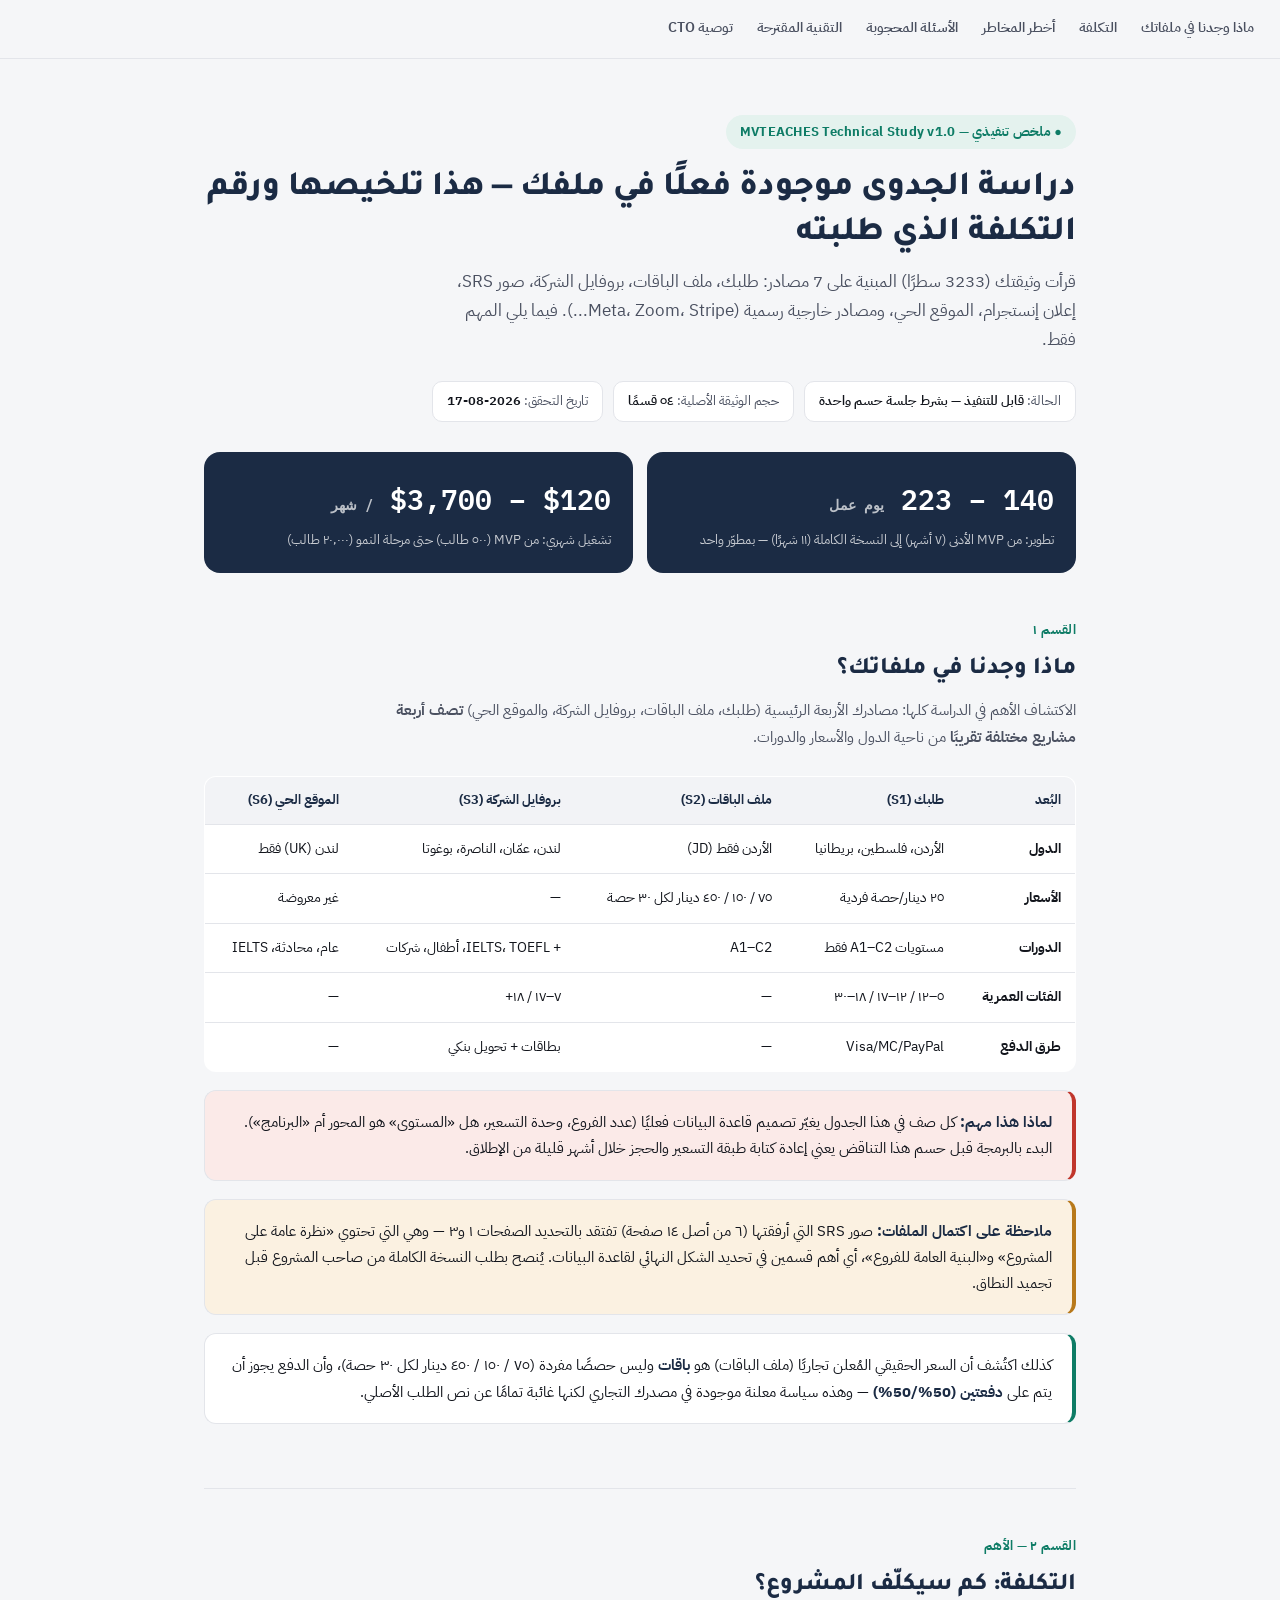
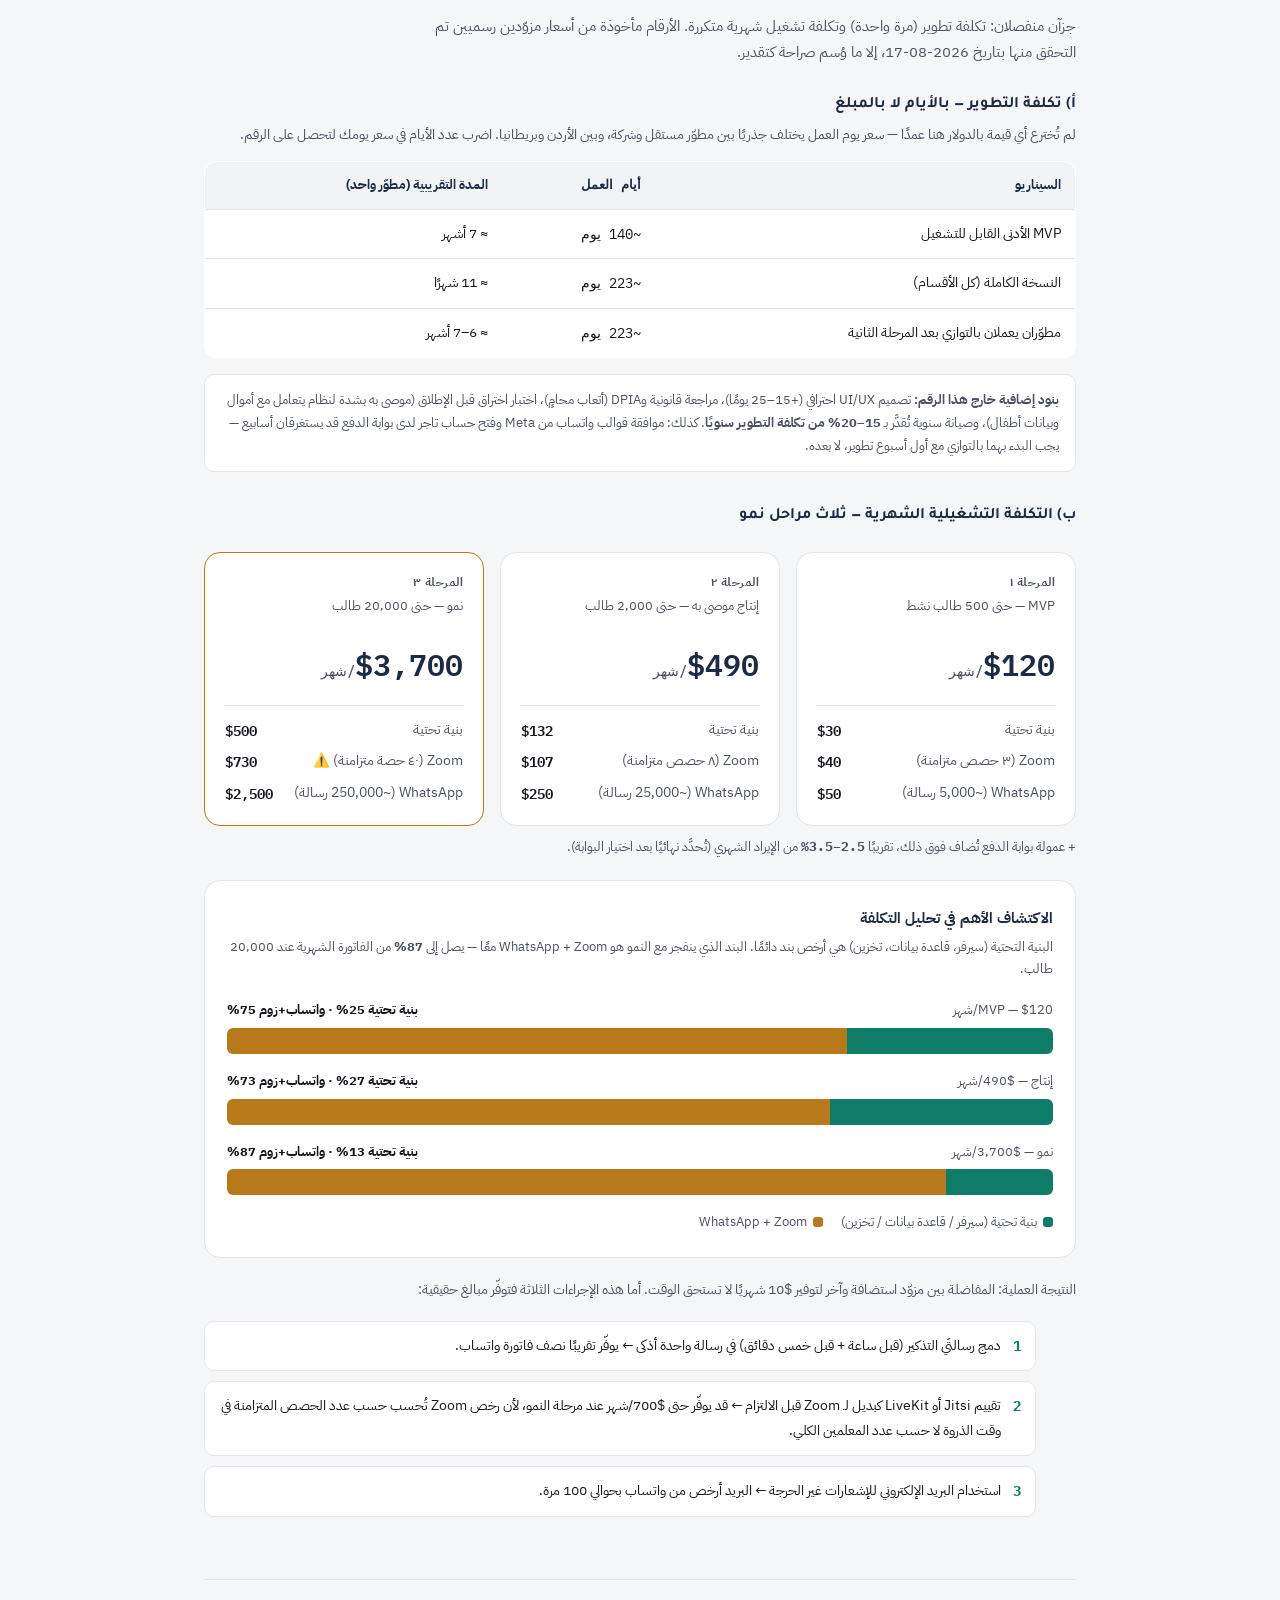
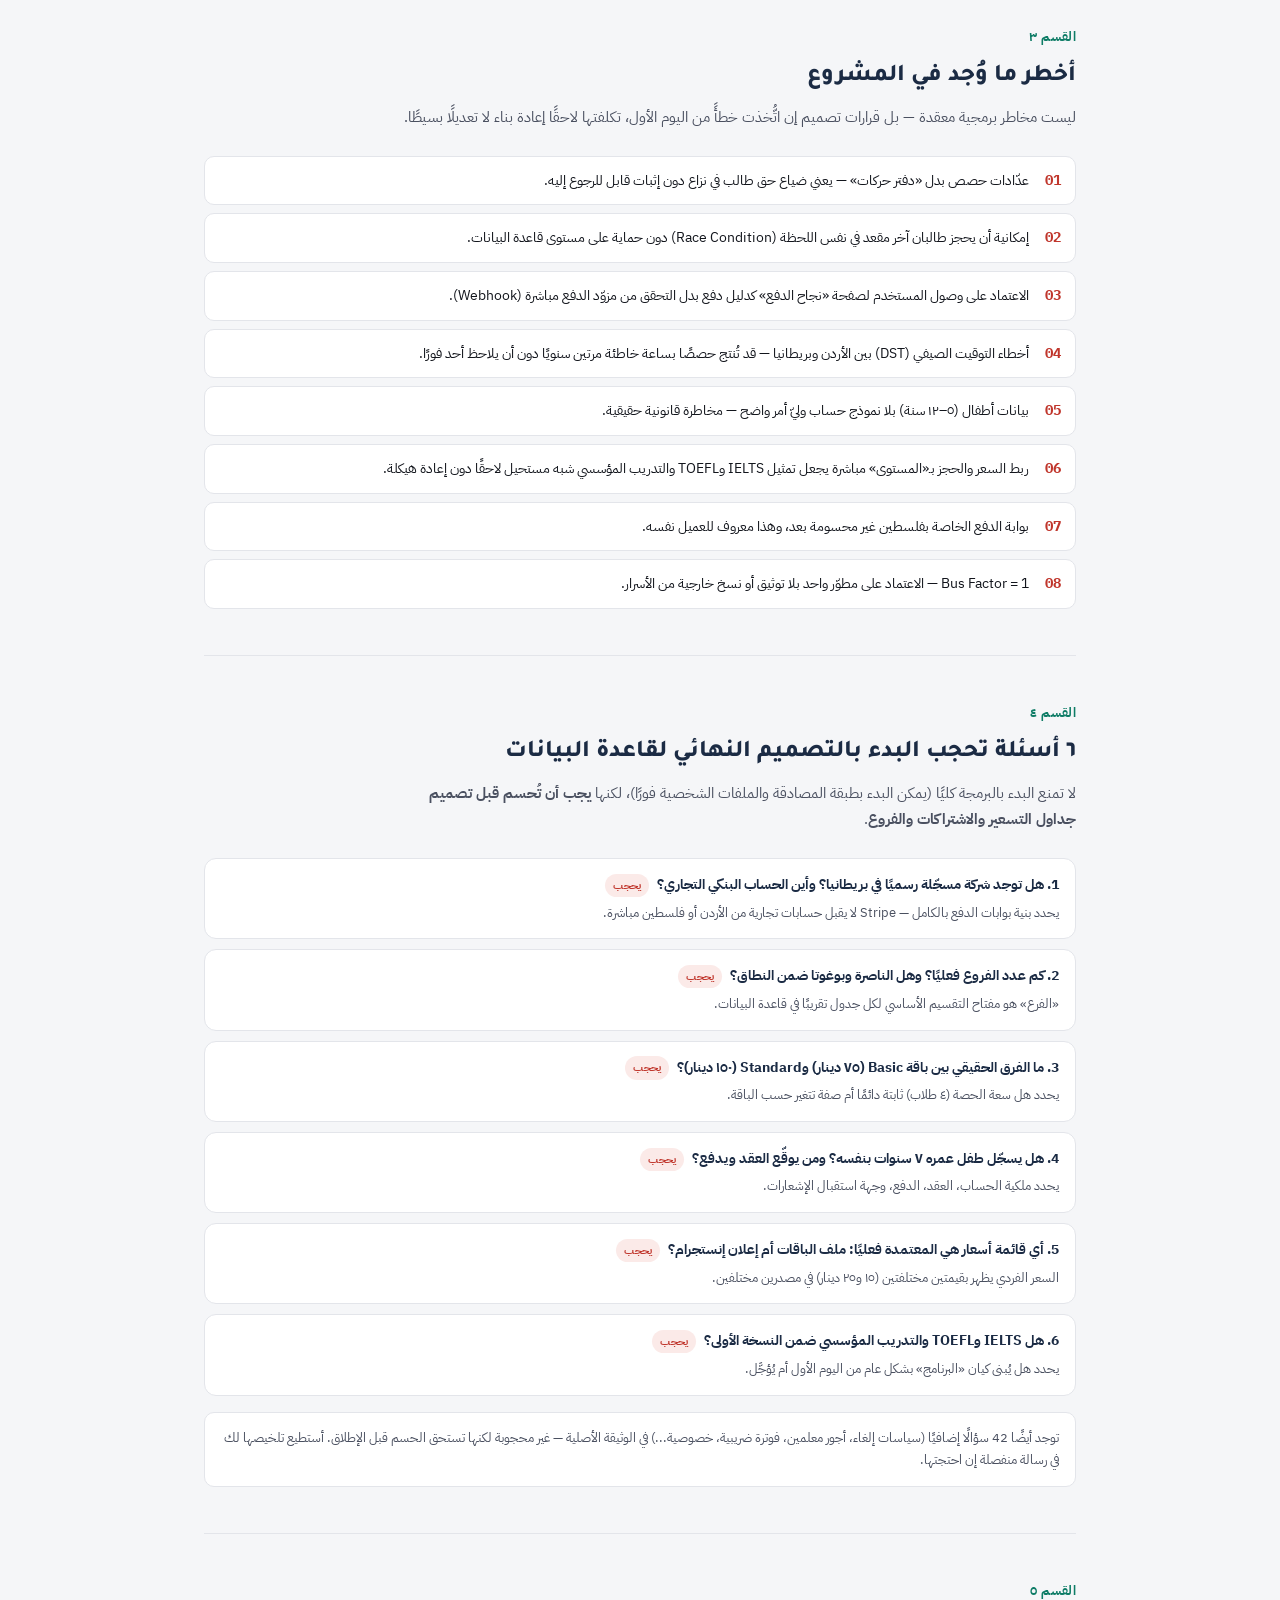
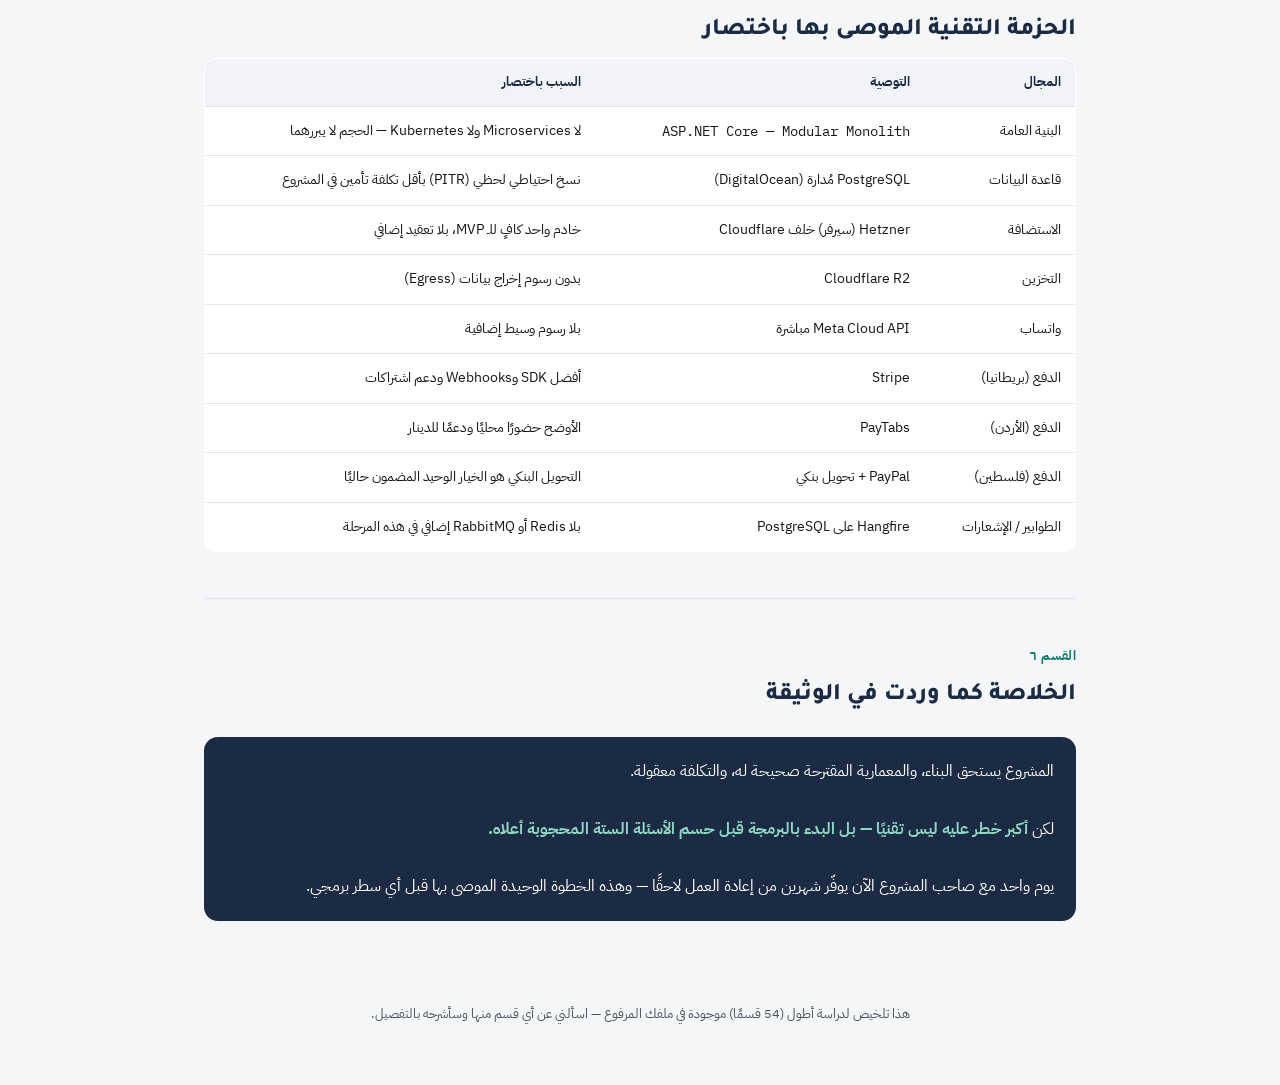
==== mvteaches-summary.html @ d0adb2ae "docs: MVTEACHES technical study v2 + source material Pre-development deliverables only — no applicat" ====
<!DOCTYPE html>
<html lang="ar" dir="rtl">
<head>
<meta charset="UTF-8">
<meta name="viewport" content="width=device-width, initial-scale=1.0">
<title>MVTEACHES — ملخص الدراسة الفنية والتكلفة</title>
<link rel="preconnect" href="https://fonts.googleapis.com">
<link href="https://fonts.googleapis.com/css2?family=Tajawal:wght@500;700;800&family=IBM+Plex+Sans+Arabic:wght@400;500;600&family=IBM+Plex+Mono:wght@500;600&display=swap" rel="stylesheet">
<style>
  :root{
    --bg:#F5F6F8;
    --paper:#FFFFFF;
    --ink:#12151C;
    --ink-soft:#4A5060;
    --line:#E3E5EA;
    --teal:#0E7C66;
    --teal-soft:#E4F2EE;
    --red:#C0362C;
    --red-soft:#FBEAE8;
    --amber:#B8791B;
    --amber-soft:#FBF1E1;
    --navy:#1B2B44;
  }
  *{box-sizing:border-box;}
  html,body{margin:0;padding:0;}
  body{
    background:var(--bg);
    color:var(--ink);
    font-family:'IBM Plex Sans Arabic','Tajawal',sans-serif;
    line-height:1.75;
    font-size:16px;
  }
  .num{font-family:'IBM Plex Mono','IBM Plex Sans Arabic',monospace;font-variant-numeric:tabular-nums;}
  h1,h2,h3,.disp{font-family:'Tajawal',sans-serif;}
  a{color:inherit;}

  /* ===== nav ===== */
  .nav{
    position:sticky; top:0; z-index:50;
    background:rgba(245,246,248,.92);
    backdrop-filter:blur(6px);
    border-bottom:1px solid var(--line);
    padding:12px 24px;
    display:flex; gap:20px; overflow-x:auto;
    font-size:13.5px; font-weight:600; color:var(--ink-soft);
  }
  .nav a{white-space:nowrap; text-decoration:none; padding:4px 2px; border-bottom:2px solid transparent;}
  .nav a:hover{color:var(--navy); border-color:var(--teal);}

  .wrap{max-width:920px; margin:0 auto; padding:0 24px;}

  /* ===== hero ===== */
  .hero{padding:56px 0 40px; border-bottom:1px solid var(--line);}
  .eyebrow{
    display:inline-flex; align-items:center; gap:8px;
    font-size:12.5px; font-weight:700; letter-spacing:.02em;
    color:var(--teal); background:var(--teal-soft);
    padding:6px 14px; border-radius:100px; margin-bottom:18px;
  }
  .hero h1{font-size:34px; font-weight:800; margin:0 0 10px; color:var(--navy); line-height:1.35;}
  .hero p.lead{font-size:16.5px; color:var(--ink-soft); max-width:640px; margin:0 0 26px;}
  .meta-row{display:flex; flex-wrap:wrap; gap:10px;}
  .meta-chip{
    background:var(--paper); border:1px solid var(--line); border-radius:10px;
    padding:8px 14px; font-size:13px; color:var(--ink-soft);
  }
  .meta-chip b{color:var(--ink); font-weight:600;}

  .hero-stats{display:grid; grid-template-columns:1fr 1fr; gap:14px; margin-top:30px;}
  .hero-stat{
    background:var(--navy); color:#fff; border-radius:16px; padding:22px 22px;
  }
  .hero-stat .big{font-size:28px; font-weight:600; font-family:'IBM Plex Mono';}
  .hero-stat .lbl{font-size:13px; opacity:.75; margin-top:6px;}

  /* ===== sections ===== */
  section{padding:46px 0; border-bottom:1px solid var(--line);}
  section:last-of-type{border-bottom:none;}
  .kicker{font-size:12.5px; font-weight:700; color:var(--teal); letter-spacing:.03em; margin-bottom:8px;}
  h2{font-size:24px; font-weight:800; color:var(--navy); margin:0 0 6px;}
  .section-sub{color:var(--ink-soft); font-size:15px; margin:0 0 26px; max-width:680px;}

  /* callout */
  .callout{
    background:var(--paper); border:1px solid var(--line); border-right:4px solid var(--teal);
    border-radius:12px; padding:18px 20px; margin:18px 0; font-size:15px;
  }
  .callout.red{border-right-color:var(--red); background:var(--red-soft);}
  .callout.amber{border-right-color:var(--amber); background:var(--amber-soft);}
  .callout b{color:var(--navy);}

  /* conflict table */
  table{width:100%; border-collapse:collapse; background:var(--paper); border-radius:12px; overflow:hidden; border:1px solid var(--line);}
  caption{text-align:right; caption-side:top; font-size:13px; color:var(--ink-soft); margin-bottom:8px;}
  th,td{padding:12px 14px; text-align:right; font-size:14px; border-bottom:1px solid var(--line);}
  th{background:#F2F3F6; color:var(--navy); font-weight:700; font-size:13px;}
  tr:last-child td{border-bottom:none;}
  td.num, th.num{font-family:'IBM Plex Mono'; font-variant-numeric:tabular-nums;}

  /* cost tier cards */
  .tiers{display:grid; grid-template-columns:repeat(3,1fr); gap:16px; margin:22px 0 10px;}
  .tier{background:var(--paper); border:1px solid var(--line); border-radius:16px; padding:20px; display:flex; flex-direction:column; gap:14px;}
  .tier .tag{font-size:11.5px; font-weight:700; color:var(--ink-soft); text-transform:uppercase; letter-spacing:.04em;}
  .tier .who{font-size:13px; color:var(--ink-soft); margin-top:2px;}
  .tier .total{font-family:'IBM Plex Mono'; font-size:30px; font-weight:600; color:var(--navy); margin:6px 0 0;}
  .tier .total span{font-size:14px; font-weight:500; color:var(--ink-soft);}
  .tier .rows{border-top:1px solid var(--line); padding-top:12px; display:flex; flex-direction:column; gap:8px;}
  .tier .rowline{display:flex; justify-content:space-between; font-size:13.5px; color:var(--ink-soft);}
  .tier .rowline b{color:var(--ink); font-weight:600; font-family:'IBM Plex Mono';}
  .tier.growth{border-color:var(--amber);}

  /* stacked bar (signature element) */
  .barblock{background:var(--paper); border:1px solid var(--line); border-radius:16px; padding:24px 22px; margin-top:22px;}
  .barblock h4{margin:0 0 4px; font-size:15px; color:var(--navy); font-weight:700;}
  .barblock .note{font-size:13px; color:var(--ink-soft); margin:0 0 18px;}
  .barrow{margin-bottom:16px;}
  .barrow:last-child{margin-bottom:0;}
  .barrow .label{display:flex; justify-content:space-between; font-size:13px; color:var(--ink-soft); margin-bottom:6px;}
  .barrow .label b{color:var(--ink);}
  .bar{display:flex; height:26px; border-radius:6px; overflow:hidden;}
  .seg-infra{background:var(--teal);}
  .seg-other{background:var(--amber);}
  .legend{display:flex; gap:18px; margin-top:16px; font-size:12.5px; color:var(--ink-soft);}
  .legend span{display:inline-flex; align-items:center; gap:6px;}
  .dot{width:10px; height:10px; border-radius:3px; display:inline-block;}

  .action-list{display:flex; flex-direction:column; gap:10px; margin-top:18px;}
  .action-list li{list-style:none; display:flex; gap:12px; align-items:flex-start; background:var(--paper); border:1px solid var(--line); border-radius:10px; padding:12px 14px; font-size:14px;}
  .action-list b{color:var(--teal); font-family:'IBM Plex Mono'; flex-shrink:0;}

  /* risk / question badges */
  .badge{display:inline-block; font-size:11px; font-weight:700; padding:2px 8px; border-radius:100px; margin-left:6px;}
  .badge.block{background:var(--red-soft); color:var(--red);}
  .badge.watch{background:var(--amber-soft); color:var(--amber);}

  .qa{display:flex; flex-direction:column; gap:10px; margin-top:16px;}
  .qa-item{background:var(--paper); border:1px solid var(--line); border-radius:12px; padding:14px 16px; font-size:14px;}
  .qa-item .qhead{display:flex; align-items:center; gap:8px; font-weight:700; color:var(--navy); margin-bottom:4px;}
  .qa-item .why{color:var(--ink-soft); font-size:13px;}

  .risk-grid{display:flex; flex-direction:column; gap:8px; margin-top:16px;}
  .risk-row{display:flex; gap:12px; background:var(--paper); border:1px solid var(--line); border-radius:10px; padding:12px 14px; font-size:13.5px; align-items:flex-start;}
  .risk-row .n{font-family:'IBM Plex Mono'; color:var(--red); font-weight:700; min-width:20px;}

  blockquote{
    margin:20px 0 0; padding:20px 22px; background:var(--navy); color:#fff;
    border-radius:14px; font-size:15.5px; line-height:1.85;
  }
  blockquote b{color:#8fd6c4;}

  .stack-note{font-size:13px; color:var(--ink-soft); background:var(--paper); border:1px solid var(--line); border-radius:10px; padding:14px 16px; margin-top:16px;}

  footer{padding:36px 0 60px; text-align:center; color:var(--ink-soft); font-size:13px;}

  @media(max-width:720px){
    .tiers{grid-template-columns:1fr;}
    .hero-stats{grid-template-columns:1fr;}
    .hero h1{font-size:26px;}
  }
</style>
</head>
<body>

<nav class="nav">
  <a href="#found">ماذا وجدنا في ملفاتك</a>
  <a href="#cost">التكلفة</a>
  <a href="#risks">أخطر المخاطر</a>
  <a href="#blocking">الأسئلة المحجوبة</a>
  <a href="#stack">التقنية المقترحة</a>
  <a href="#final">توصية CTO</a>
</nav>

<div class="wrap">

  <section class="hero" style="border-bottom:none; padding-bottom:0;">
    <span class="eyebrow">● ملخص تنفيذي — MVTEACHES Technical Study v1.0</span>
    <h1>دراسة الجدوى موجودة فعلًا في ملفك — هذا تلخيصها ورقم التكلفة الذي طلبته</h1>
    <p class="lead">قرأت وثيقتك (3233 سطرًا) المبنية على 7 مصادر: طلبك، ملف الباقات، بروفايل الشركة، صور SRS، إعلان إنستجرام، الموقع الحي، ومصادر خارجية رسمية (Meta، Zoom، Stripe...). فيما يلي المهم فقط.</p>
    <div class="meta-row">
      <div class="meta-chip">الحالة: <b>قابل للتنفيذ — بشرط جلسة حسم واحدة</b></div>
      <div class="meta-chip">حجم الوثيقة الأصلية: <b>٥٤ قسمًا</b></div>
      <div class="meta-chip">تاريخ التحقق: <b>2026-08-17</b></div>
    </div>
    <div class="hero-stats">
      <div class="hero-stat">
        <div class="big">140 – 223 <span style="font-size:14px;opacity:.7;">يوم عمل</span></div>
        <div class="lbl">تطوير: من MVP الأدنى (٧ أشهر) إلى النسخة الكاملة (١١ شهرًا) — بمطوّر واحد</div>
      </div>
      <div class="hero-stat">
        <div class="big">$120 – $3,700 <span style="font-size:14px;opacity:.7;">/ شهر</span></div>
        <div class="lbl">تشغيل شهري: من MVP (٥٠٠ طالب) حتى مرحلة النمو (٢٠,٠٠٠ طالب)</div>
      </div>
    </div>
  </section>

  <!-- ============ WHAT WE FOUND ============ -->
  <section id="found">
    <div class="kicker">القسم ١</div>
    <h2>ماذا وجدنا في ملفاتك؟</h2>
    <p class="section-sub">الاكتشاف الأهم في الدراسة كلها: مصادرك الأربعة الرئيسية (طلبك، ملف الباقات، بروفايل الشركة، والموقع الحي) <b>تصف أربعة مشاريع مختلفة تقريبًا</b> من ناحية الدول والأسعار والدورات.</p>

    <table>
      <thead>
        <tr><th>البُعد</th><th>طلبك (S1)</th><th>ملف الباقات (S2)</th><th>بروفايل الشركة (S3)</th><th>الموقع الحي (S6)</th></tr>
      </thead>
      <tbody>
        <tr><td><b>الدول</b></td><td>الأردن، فلسطين، بريطانيا</td><td>الأردن فقط (JD)</td><td>لندن، عمّان، الناصرة، بوغوتا</td><td>لندن (UK) فقط</td></tr>
        <tr><td><b>الأسعار</b></td><td>٢٥ دينار/حصة فردية</td><td>٧٥ / ١٥٠ / ٤٥٠ دينار لكل ٣٠ حصة</td><td>—</td><td>غير معروضة</td></tr>
        <tr><td><b>الدورات</b></td><td>مستويات A1–C2 فقط</td><td>A1–C2</td><td>+ IELTS، TOEFL، أطفال، شركات</td><td>عام، محادثة، IELTS</td></tr>
        <tr><td><b>الفئات العمرية</b></td><td>٥–١٢ / ١٢–١٧ / ١٨–٣٠</td><td>—</td><td>٧–١٧ / ١٨+</td><td>—</td></tr>
        <tr><td><b>طرق الدفع</b></td><td>Visa/MC/PayPal</td><td>—</td><td>بطاقات + تحويل بنكي</td><td>—</td></tr>
      </tbody>
    </table>

    <div class="callout red">
      <b>لماذا هذا مهم:</b> كل صف في هذا الجدول يغيّر تصميم قاعدة البيانات فعليًا (عدد الفروع، وحدة التسعير، هل «المستوى» هو المحور أم «البرنامج»). البدء بالبرمجة قبل حسم هذا التناقض يعني إعادة كتابة طبقة التسعير والحجز خلال أشهر قليلة من الإطلاق.
    </div>

    <div class="callout amber">
      <b>ملاحظة على اكتمال الملفات:</b> صور SRS التي أرفقتها (٦ من أصل ١٤ صفحة) تفتقد بالتحديد الصفحات ١ و٣ — وهي التي تحتوي «نظرة عامة على المشروع» و«البنية العامة للفروع»، أي أهم قسمين في تحديد الشكل النهائي لقاعدة البيانات. يُنصح بطلب النسخة الكاملة من صاحب المشروع قبل تجميد النطاق.
    </div>

    <div class="callout">
      كذلك اكتُشف أن السعر الحقيقي المُعلن تجاريًا (ملف الباقات) هو <b>باقات</b> وليس حصصًا مفردة (٧٥ / ١٥٠ / ٤٥٠ دينار لكل ٣٠ حصة)، وأن الدفع يجوز أن يتم على <b>دفعتين (50%/50%)</b> — وهذه سياسة معلنة موجودة في مصدرك التجاري لكنها غائبة تمامًا عن نص الطلب الأصلي.
    </div>
  </section>

  <!-- ============ COST ============ -->
  <section id="cost">
    <div class="kicker">القسم ٢ — الأهم</div>
    <h2>التكلفة: كم سيكلّف المشروع؟</h2>
    <p class="section-sub">جزآن منفصلان: تكلفة تطوير (مرة واحدة) وتكلفة تشغيل شهرية متكررة. الأرقام مأخوذة من أسعار مزوّدين رسميين تم التحقق منها بتاريخ 2026-08-17، إلا ما وُسم صراحة كتقدير.</p>

    <h3 style="font-size:16px; color:var(--navy); margin:0 0 4px;">أ) تكلفة التطوير — بالأيام لا بالمبلغ</h3>
    <p style="font-size:13.5px; color:var(--ink-soft); margin:0 0 14px;">لم تُخترع أي قيمة بالدولار هنا عمدًا — سعر يوم العمل يختلف جذريًا بين مطوّر مستقل وشركة، وبين الأردن وبريطانيا. اضرب عدد الأيام في سعر يومك لتحصل على الرقم.</p>
    <table>
      <thead><tr><th>السيناريو</th><th class="num">أيام العمل</th><th>المدة التقريبية (مطوّر واحد)</th></tr></thead>
      <tbody>
        <tr><td>MVP الأدنى القابل للتشغيل</td><td class="num">~140 يوم</td><td>≈ 7 أشهر</td></tr>
        <tr><td>النسخة الكاملة (كل الأقسام)</td><td class="num">~223 يوم</td><td>≈ 11 شهرًا</td></tr>
        <tr><td>مطوّران يعملان بالتوازي بعد المرحلة الثانية</td><td class="num">~223 يوم</td><td>≈ 6–7 أشهر</td></tr>
      </tbody>
    </table>
    <div class="stack-note">
      <b>بنود إضافية خارج هذا الرقم:</b> تصميم UI/UX احترافي (+15–25 يومًا)، مراجعة قانونية وDPIA (أتعاب محامٍ)، اختبار اختراق قبل الإطلاق (موصى به بشدة لنظام يتعامل مع أموال وبيانات أطفال)، وصيانة سنوية تُقدَّر بـ <b>15–20% من تكلفة التطوير سنويًا</b>. كذلك: موافقة قوالب واتساب من Meta وفتح حساب تاجر لدى بوابة الدفع قد يستغرقان أسابيع — يجب البدء بهما بالتوازي مع أول أسبوع تطوير، لا بعده.
    </div>

    <h3 style="font-size:16px; color:var(--navy); margin:30px 0 4px;">ب) التكلفة التشغيلية الشهرية — ثلاث مراحل نمو</h3>
    <div class="tiers">
      <div class="tier">
        <div>
          <div class="tag">المرحلة ١</div>
          <div class="who">MVP — حتى 500 طالب نشط</div>
        </div>
        <div class="total">$120<span>/شهر</span></div>
        <div class="rows">
          <div class="rowline">بنية تحتية <b>$30</b></div>
          <div class="rowline">Zoom (٣ حصص متزامنة) <b>$40</b></div>
          <div class="rowline">WhatsApp (~5,000 رسالة) <b>$50</b></div>
        </div>
      </div>
      <div class="tier">
        <div>
          <div class="tag">المرحلة ٢</div>
          <div class="who">إنتاج موصى به — حتى 2,000 طالب</div>
        </div>
        <div class="total">$490<span>/شهر</span></div>
        <div class="rows">
          <div class="rowline">بنية تحتية <b>$132</b></div>
          <div class="rowline">Zoom (٨ حصص متزامنة) <b>$107</b></div>
          <div class="rowline">WhatsApp (~25,000 رسالة) <b>$250</b></div>
        </div>
      </div>
      <div class="tier growth">
        <div>
          <div class="tag">المرحلة ٣</div>
          <div class="who">نمو — حتى 20,000 طالب</div>
        </div>
        <div class="total">$3,700<span>/شهر</span></div>
        <div class="rows">
          <div class="rowline">بنية تحتية <b>$500</b></div>
          <div class="rowline">Zoom (٤٠ حصة متزامنة) ⚠️ <b>$730</b></div>
          <div class="rowline">WhatsApp (~250,000 رسالة) <b>$2,500</b></div>
        </div>
      </div>
    </div>
    <p style="font-size:13px; color:var(--ink-soft); margin-top:10px;">+ عمولة بوابة الدفع تُضاف فوق ذلك، تقريبًا <b class="num">2.5–3.5%</b> من الإيراد الشهري (تُحدَّد نهائيًا بعد اختيار البوابة).</p>

    <div class="barblock">
      <h4>الاكتشاف الأهم في تحليل التكلفة</h4>
      <p class="note">البنية التحتية (سيرفر، قاعدة بيانات، تخزين) هي أرخص بند دائمًا. البند الذي ينفجر مع النمو هو WhatsApp + Zoom معًا — يصل إلى <b>87%</b> من الفاتورة الشهرية عند 20,000 طالب.</p>

      <div class="barrow">
        <div class="label"><span>MVP — $120/شهر</span><b>بنية تحتية 25% · واتساب+زوم 75%</b></div>
        <div class="bar"><div class="seg-infra" style="flex:25;"></div><div class="seg-other" style="flex:75;"></div></div>
      </div>
      <div class="barrow">
        <div class="label"><span>إنتاج — $490/شهر</span><b>بنية تحتية 27% · واتساب+زوم 73%</b></div>
        <div class="bar"><div class="seg-infra" style="flex:27;"></div><div class="seg-other" style="flex:73;"></div></div>
      </div>
      <div class="barrow">
        <div class="label"><span>نمو — $3,700/شهر</span><b>بنية تحتية 13% · واتساب+زوم 87%</b></div>
        <div class="bar"><div class="seg-infra" style="flex:13;"></div><div class="seg-other" style="flex:87;"></div></div>
      </div>

      <div class="legend">
        <span><i class="dot" style="background:var(--teal);"></i> بنية تحتية (سيرفر / قاعدة بيانات / تخزين)</span>
        <span><i class="dot" style="background:var(--amber);"></i> WhatsApp + Zoom</span>
      </div>
    </div>

    <p style="font-size:14px; margin-top:20px; color:var(--ink-soft);">النتيجة العملية: المفاضلة بين مزوّد استضافة وآخر لتوفير $10 شهريًا لا تستحق الوقت. أما هذه الإجراءات الثلاثة فتوفّر مبالغ حقيقية:</p>
    <ul class="action-list">
      <li><b>1</b> دمج رسالتَي التذكير (قبل ساعة + قبل خمس دقائق) في رسالة واحدة أذكى ← يوفّر تقريبًا نصف فاتورة واتساب.</li>
      <li><b>2</b> تقييم Jitsi أو LiveKit كبديل لـ Zoom قبل الالتزام ← قد يوفّر حتى $700/شهر عند مرحلة النمو، لأن رخص Zoom تُحسب حسب عدد الحصص المتزامنة في وقت الذروة لا حسب عدد المعلمين الكلي.</li>
      <li><b>3</b> استخدام البريد الإلكتروني للإشعارات غير الحرجة ← البريد أرخص من واتساب بحوالي 100 مرة.</li>
    </ul>
  </section>

  <!-- ============ RISKS ============ -->
  <section id="risks">
    <div class="kicker">القسم ٣</div>
    <h2>أخطر ما وُجد في المشروع</h2>
    <p class="section-sub">ليست مخاطر برمجية معقدة — بل قرارات تصميم إن اتُّخذت خطأً من اليوم الأول، تكلفتها لاحقًا إعادة بناء لا تعديلًا بسيطًا.</p>
    <div class="risk-grid">
      <div class="risk-row"><span class="n">01</span> عدّادات حصص بدل «دفتر حركات» — يعني ضياع حق طالب في نزاع دون إثبات قابل للرجوع إليه.</div>
      <div class="risk-row"><span class="n">02</span> إمكانية أن يحجز طالبان آخر مقعد في نفس اللحظة (Race Condition) دون حماية على مستوى قاعدة البيانات.</div>
      <div class="risk-row"><span class="n">03</span> الاعتماد على وصول المستخدم لصفحة «نجاح الدفع» كدليل دفع بدل التحقق من مزوّد الدفع مباشرة (Webhook).</div>
      <div class="risk-row"><span class="n">04</span> أخطاء التوقيت الصيفي (DST) بين الأردن وبريطانيا — قد تُنتج حصصًا بساعة خاطئة مرتين سنويًا دون أن يلاحظ أحد فورًا.</div>
      <div class="risk-row"><span class="n">05</span> بيانات أطفال (٥–١٢ سنة) بلا نموذج حساب وليّ أمر واضح — مخاطرة قانونية حقيقية.</div>
      <div class="risk-row"><span class="n">06</span> ربط السعر والحجز بـ«المستوى» مباشرة يجعل تمثيل IELTS وTOEFL والتدريب المؤسسي شبه مستحيل لاحقًا دون إعادة هيكلة.</div>
      <div class="risk-row"><span class="n">07</span> بوابة الدفع الخاصة بفلسطين غير محسومة بعد، وهذا معروف للعميل نفسه.</div>
      <div class="risk-row"><span class="n">08</span> Bus Factor = 1 — الاعتماد على مطوّر واحد بلا توثيق أو نسخ خارجية من الأسرار.</div>
    </div>
  </section>

  <!-- ============ BLOCKING QUESTIONS ============ -->
  <section id="blocking">
    <div class="kicker">القسم ٤</div>
    <h2>٦ أسئلة تحجب البدء بالتصميم النهائي لقاعدة البيانات</h2>
    <p class="section-sub">لا تمنع البدء بالبرمجة كليًا (يمكن البدء بطبقة المصادقة والملفات الشخصية فورًا)، لكنها <b>يجب أن تُحسم قبل تصميم جداول التسعير والاشتراكات والفروع</b>.</p>
    <div class="qa">
      <div class="qa-item"><div class="qhead">1. هل توجد شركة مسجّلة رسميًا في بريطانيا؟ وأين الحساب البنكي التجاري؟<span class="badge block">يحجب</span></div><div class="why">يحدد بنية بوابات الدفع بالكامل — Stripe لا يقبل حسابات تجارية من الأردن أو فلسطين مباشرة.</div></div>
      <div class="qa-item"><div class="qhead">2. كم عدد الفروع فعليًا؟ وهل الناصرة وبوغوتا ضمن النطاق؟<span class="badge block">يحجب</span></div><div class="why">«الفرع» هو مفتاح التقسيم الأساسي لكل جدول تقريبًا في قاعدة البيانات.</div></div>
      <div class="qa-item"><div class="qhead">3. ما الفرق الحقيقي بين باقة Basic (٧٥ دينار) وStandard (١٥٠ دينار)؟<span class="badge block">يحجب</span></div><div class="why">يحدد هل سعة الحصة (٤ طلاب) ثابتة دائمًا أم صفة تتغير حسب الباقة.</div></div>
      <div class="qa-item"><div class="qhead">4. هل يسجّل طفل عمره ٧ سنوات بنفسه؟ ومن يوقّع العقد ويدفع؟<span class="badge block">يحجب</span></div><div class="why">يحدد ملكية الحساب، العقد، الدفع، وجهة استقبال الإشعارات.</div></div>
      <div class="qa-item"><div class="qhead">5. أي قائمة أسعار هي المعتمدة فعليًا: ملف الباقات أم إعلان إنستجرام؟<span class="badge block">يحجب</span></div><div class="why">السعر الفردي يظهر بقيمتين مختلفتين (١٥ و٢٥ دينار) في مصدرين مختلفين.</div></div>
      <div class="qa-item"><div class="qhead">6. هل IELTS وTOEFL والتدريب المؤسسي ضمن النسخة الأولى؟<span class="badge block">يحجب</span></div><div class="why">يحدد هل يُبنى كيان «البرنامج» بشكل عام من اليوم الأول أم يُؤجَّل.</div></div>
    </div>
    <div class="stack-note">توجد أيضًا 42 سؤالًا إضافيًا (سياسات إلغاء، أجور معلمين، فوترة ضريبية، خصوصية...) في الوثيقة الأصلية — غير محجوبة لكنها تستحق الحسم قبل الإطلاق. أستطيع تلخيصها لك في رسالة منفصلة إن احتجتها.</div>
  </section>

  <!-- ============ STACK ============ -->
  <section id="stack">
    <div class="kicker">القسم ٥</div>
    <h2>الحزمة التقنية الموصى بها باختصار</h2>
    <table>
      <thead><tr><th>المجال</th><th>التوصية</th><th>السبب باختصار</th></tr></thead>
      <tbody>
        <tr><td>البنية العامة</td><td class="num">ASP.NET Core — Modular Monolith</td><td>لا Microservices ولا Kubernetes — الحجم لا يبررهما</td></tr>
        <tr><td>قاعدة البيانات</td><td>PostgreSQL مُدارة (DigitalOcean)</td><td>نسخ احتياطي لحظي (PITR) بأقل تكلفة تأمين في المشروع</td></tr>
        <tr><td>الاستضافة</td><td>Hetzner (سيرفر) خلف Cloudflare</td><td>خادم واحد كافٍ للـ MVP، بلا تعقيد إضافي</td></tr>
        <tr><td>التخزين</td><td>Cloudflare R2</td><td>بدون رسوم إخراج بيانات (Egress)</td></tr>
        <tr><td>واتساب</td><td>Meta Cloud API مباشرة</td><td>بلا رسوم وسيط إضافية</td></tr>
        <tr><td>الدفع (بريطانيا)</td><td>Stripe</td><td>أفضل SDK وWebhooks ودعم اشتراكات</td></tr>
        <tr><td>الدفع (الأردن)</td><td>PayTabs</td><td>الأوضح حضورًا محليًا ودعمًا للدينار</td></tr>
        <tr><td>الدفع (فلسطين)</td><td>PayPal + تحويل بنكي</td><td>التحويل البنكي هو الخيار الوحيد المضمون حاليًا</td></tr>
        <tr><td>الطوابير / الإشعارات</td><td>Hangfire على PostgreSQL</td><td>بلا Redis أو RabbitMQ إضافي في هذه المرحلة</td></tr>
      </tbody>
    </table>
  </section>

  <!-- ============ FINAL ============ -->
  <section id="final" style="border-bottom:none;">
    <div class="kicker">القسم ٦</div>
    <h2>الخلاصة كما وردت في الوثيقة</h2>
    <blockquote>
      المشروع يستحق البناء، والمعمارية المقترحة صحيحة له، والتكلفة معقولة.<br><br>
      لكن <b>أكبر خطر عليه ليس تقنيًا — بل البدء بالبرمجة قبل حسم الأسئلة الستة المحجوبة أعلاه.</b><br><br>
      يوم واحد مع صاحب المشروع الآن يوفّر شهرين من إعادة العمل لاحقًا — وهذه الخطوة الوحيدة الموصى بها قبل أي سطر برمجي.
    </blockquote>
  </section>

</div>

<footer>هذا تلخيص لدراسة أطول (54 قسمًا) موجودة في ملفك المرفوع — اسألني عن أي قسم منها وسأشرحه بالتفصيل.</footer>

</body>
</html>
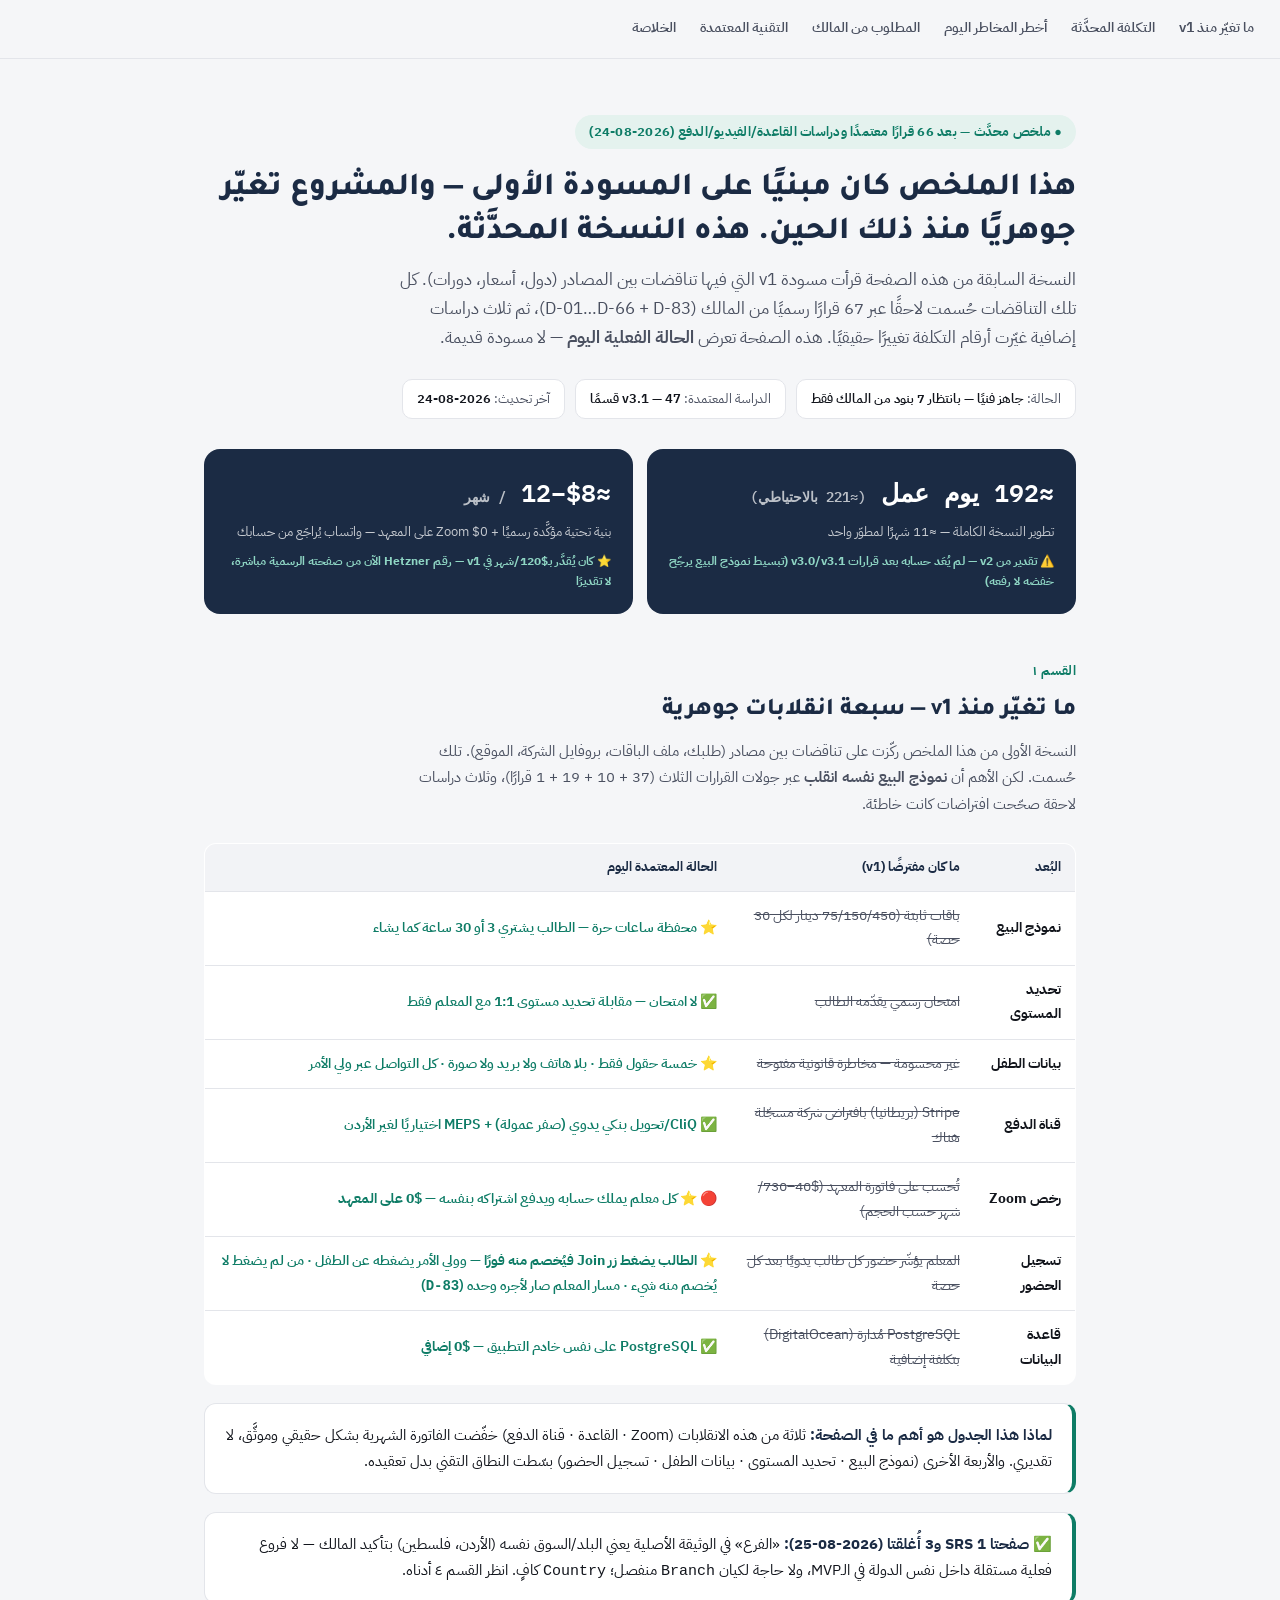
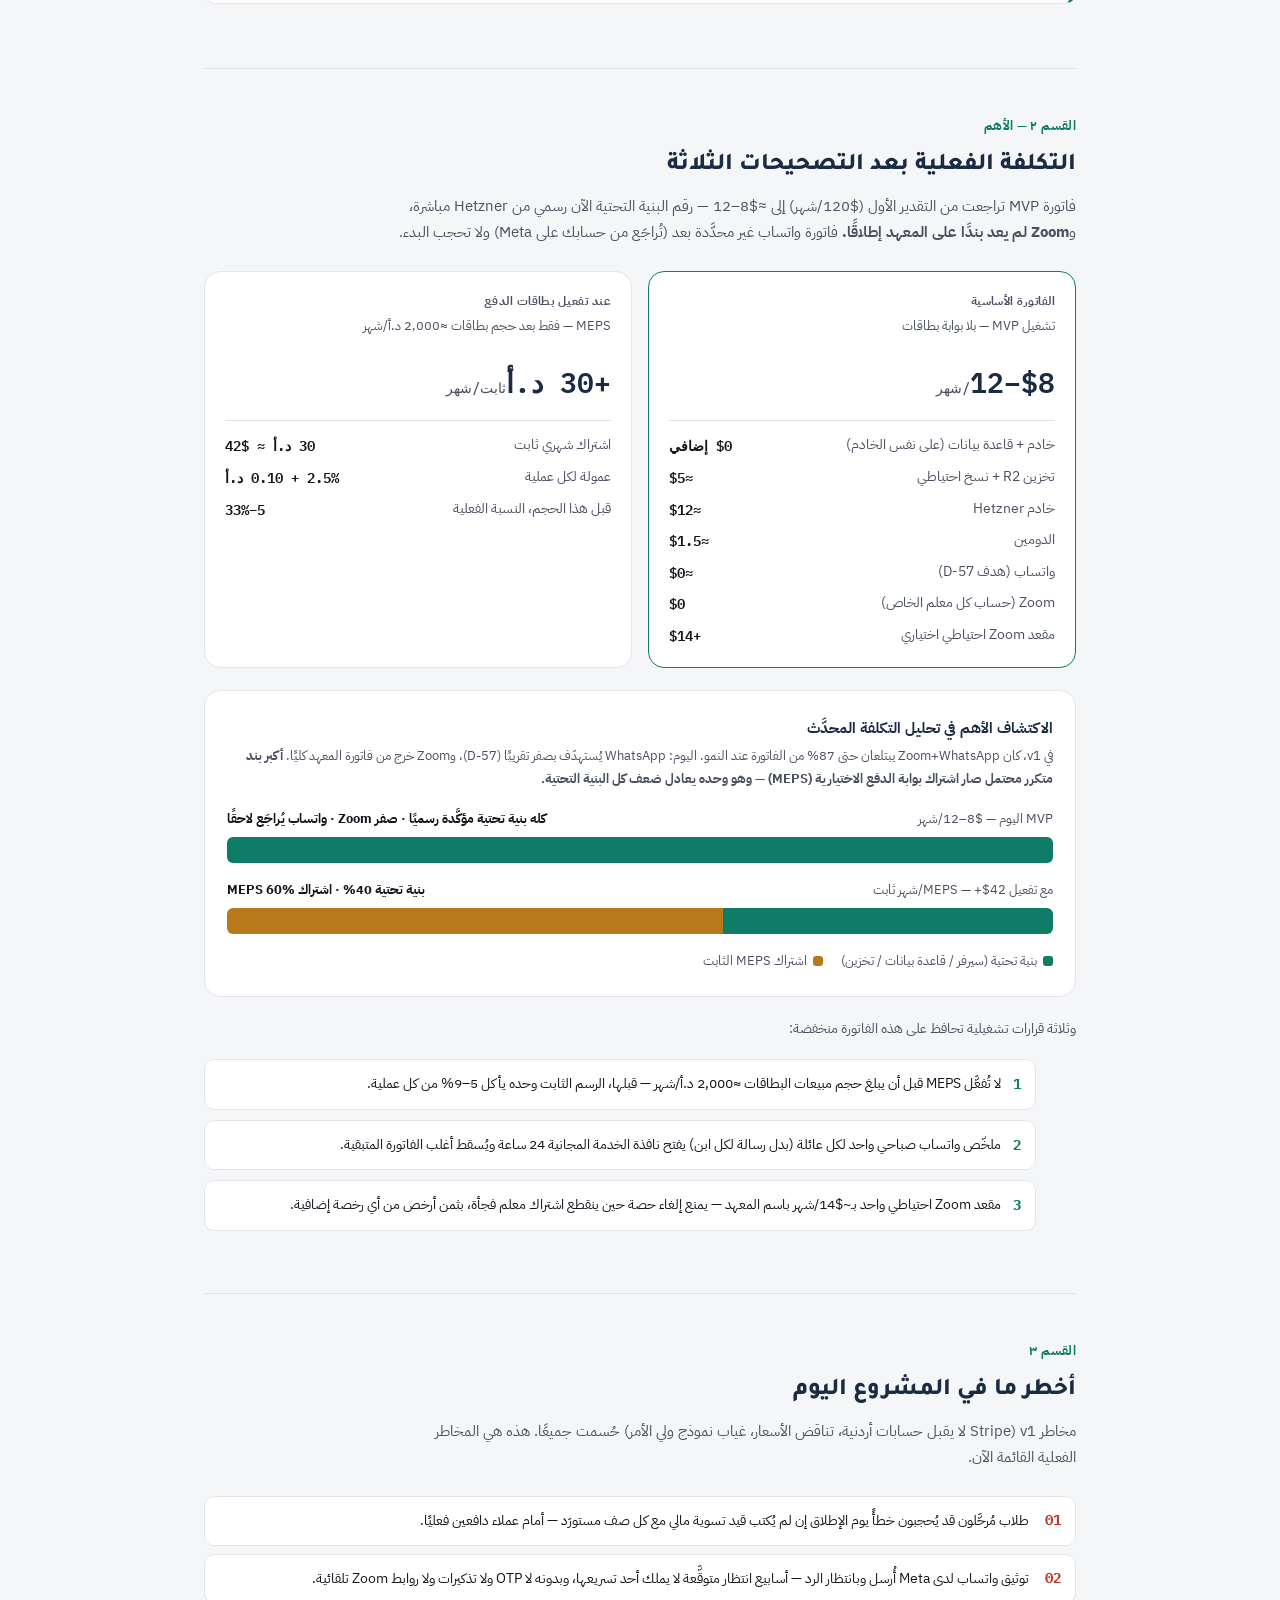
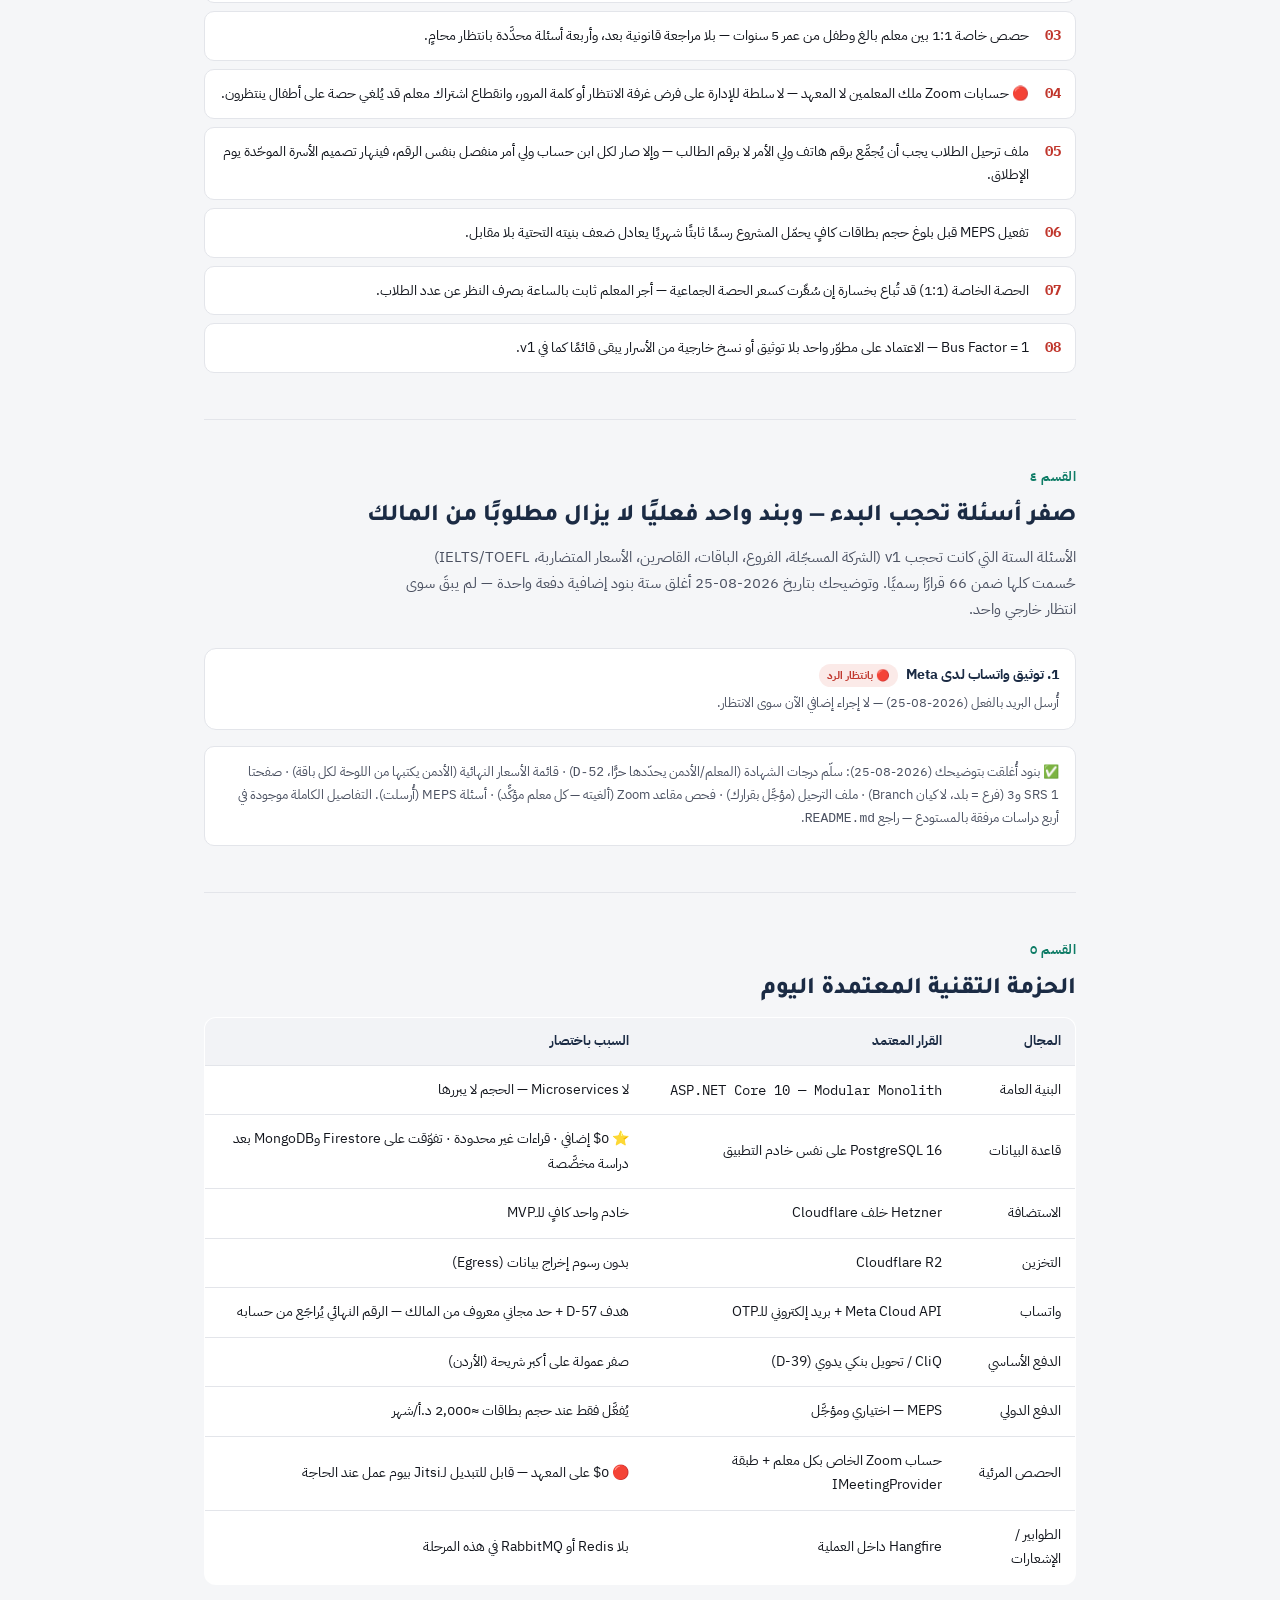
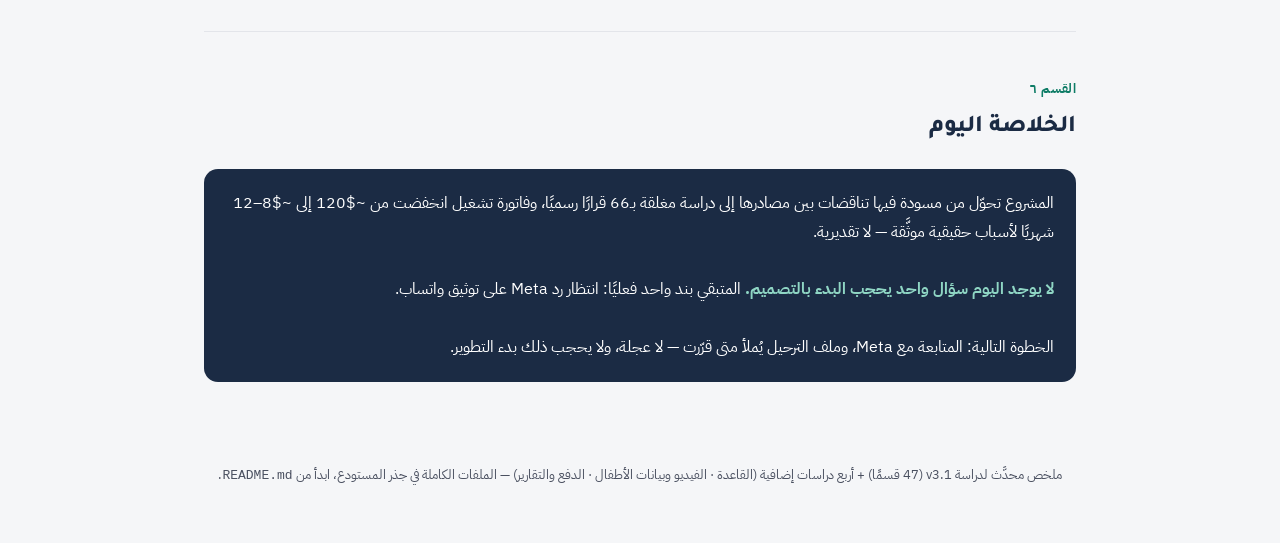
==== commit e9cb6931: "docs: safety commit — v3.0 study + all side studies Commits every study document that was still untr" ====
--- a/mvteaches-summary.html
+++ b/mvteaches-summary.html
@@ -3,7 +3,7 @@
 <head>
 <meta charset="UTF-8">
 <meta name="viewport" content="width=device-width, initial-scale=1.0">
-<title>MVTEACHES — ملخص الدراسة الفنية والتكلفة</title>
+<title>MVTEACHES — ملخص الدراسة الفنية والتكلفة (محدَّث)</title>
 <link rel="preconnect" href="https://fonts.googleapis.com">
 <link href="https://fonts.googleapis.com/css2?family=Tajawal:wght@500;700;800&family=IBM+Plex+Sans+Arabic:wght@400;500;600&family=IBM+Plex+Mono:wght@500;600&display=swap" rel="stylesheet">
 <style>
@@ -57,8 +57,8 @@
     color:var(--teal); background:var(--teal-soft);
     padding:6px 14px; border-radius:100px; margin-bottom:18px;
   }
-  .hero h1{font-size:34px; font-weight:800; margin:0 0 10px; color:var(--navy); line-height:1.35;}
-  .hero p.lead{font-size:16.5px; color:var(--ink-soft); max-width:640px; margin:0 0 26px;}
+  .hero h1{font-size:32px; font-weight:800; margin:0 0 10px; color:var(--navy); line-height:1.4;}
+  .hero p.lead{font-size:16.5px; color:var(--ink-soft); max-width:680px; margin:0 0 26px;}
   .meta-row{display:flex; flex-wrap:wrap; gap:10px;}
   .meta-chip{
     background:var(--paper); border:1px solid var(--line); border-radius:10px;
@@ -70,8 +70,9 @@
   .hero-stat{
     background:var(--navy); color:#fff; border-radius:16px; padding:22px 22px;
   }
-  .hero-stat .big{font-size:28px; font-weight:600; font-family:'IBM Plex Mono';}
+  .hero-stat .big{font-size:25px; font-weight:600; font-family:'IBM Plex Mono';}
   .hero-stat .lbl{font-size:13px; opacity:.75; margin-top:6px;}
+  .hero-stat .flag{font-size:11.5px; font-weight:700; color:#8fd6c4; margin-top:8px;}
 
   /* ===== sections ===== */
   section{padding:46px 0; border-bottom:1px solid var(--line);}
@@ -96,20 +97,22 @@
   th{background:#F2F3F6; color:var(--navy); font-weight:700; font-size:13px;}
   tr:last-child td{border-bottom:none;}
   td.num, th.num{font-family:'IBM Plex Mono'; font-variant-numeric:tabular-nums;}
+  td.old{color:var(--ink-soft); text-decoration:line-through;}
+  td.new{color:var(--teal); font-weight:600;}
 
   /* cost tier cards */
-  .tiers{display:grid; grid-template-columns:repeat(3,1fr); gap:16px; margin:22px 0 10px;}
+  .tiers{display:grid; grid-template-columns:repeat(2,1fr); gap:16px; margin:22px 0 10px;}
   .tier{background:var(--paper); border:1px solid var(--line); border-radius:16px; padding:20px; display:flex; flex-direction:column; gap:14px;}
   .tier .tag{font-size:11.5px; font-weight:700; color:var(--ink-soft); text-transform:uppercase; letter-spacing:.04em;}
   .tier .who{font-size:13px; color:var(--ink-soft); margin-top:2px;}
-  .tier .total{font-family:'IBM Plex Mono'; font-size:30px; font-weight:600; color:var(--navy); margin:6px 0 0;}
+  .tier .total{font-family:'IBM Plex Mono'; font-size:28px; font-weight:600; color:var(--navy); margin:6px 0 0;}
   .tier .total span{font-size:14px; font-weight:500; color:var(--ink-soft);}
   .tier .rows{border-top:1px solid var(--line); padding-top:12px; display:flex; flex-direction:column; gap:8px;}
   .tier .rowline{display:flex; justify-content:space-between; font-size:13.5px; color:var(--ink-soft);}
   .tier .rowline b{color:var(--ink); font-weight:600; font-family:'IBM Plex Mono';}
   .tier.growth{border-color:var(--amber);}
-
-  /* stacked bar (signature element) */
+  .tier.win{border-color:var(--teal);}
+
   .barblock{background:var(--paper); border:1px solid var(--line); border-radius:16px; padding:24px 22px; margin-top:22px;}
   .barblock h4{margin:0 0 4px; font-size:15px; color:var(--navy); font-weight:700;}
   .barblock .note{font-size:13px; color:var(--ink-soft); margin:0 0 18px;}
@@ -120,7 +123,8 @@
   .bar{display:flex; height:26px; border-radius:6px; overflow:hidden;}
   .seg-infra{background:var(--teal);}
   .seg-other{background:var(--amber);}
-  .legend{display:flex; gap:18px; margin-top:16px; font-size:12.5px; color:var(--ink-soft);}
+  .seg-zero{background:var(--line);}
+  .legend{display:flex; flex-wrap:wrap; gap:18px; margin-top:16px; font-size:12.5px; color:var(--ink-soft);}
   .legend span{display:inline-flex; align-items:center; gap:6px;}
   .dot{width:10px; height:10px; border-radius:3px; display:inline-block;}
 
@@ -132,6 +136,7 @@
   .badge{display:inline-block; font-size:11px; font-weight:700; padding:2px 8px; border-radius:100px; margin-left:6px;}
   .badge.block{background:var(--red-soft); color:var(--red);}
   .badge.watch{background:var(--amber-soft); color:var(--amber);}
+  .badge.done{background:var(--teal-soft); color:var(--teal);}
 
   .qa{display:flex; flex-direction:column; gap:10px; margin-top:16px;}
   .qa-item{background:var(--paper); border:1px solid var(--line); border-radius:12px; padding:14px 16px; font-size:14px;}
@@ -155,217 +160,184 @@
   @media(max-width:720px){
     .tiers{grid-template-columns:1fr;}
     .hero-stats{grid-template-columns:1fr;}
-    .hero h1{font-size:26px;}
+    .hero h1{font-size:24px;}
   }
 </style>
 </head>
 <body>
 
 <nav class="nav">
-  <a href="#found">ماذا وجدنا في ملفاتك</a>
-  <a href="#cost">التكلفة</a>
-  <a href="#risks">أخطر المخاطر</a>
-  <a href="#blocking">الأسئلة المحجوبة</a>
-  <a href="#stack">التقنية المقترحة</a>
-  <a href="#final">توصية CTO</a>
+  <a href="#found">ما تغيّر منذ v1</a>
+  <a href="#cost">التكلفة المحدَّثة</a>
+  <a href="#risks">أخطر المخاطر اليوم</a>
+  <a href="#blocking">المطلوب من المالك</a>
+  <a href="#stack">التقنية المعتمدة</a>
+  <a href="#final">الخلاصة</a>
 </nav>
 
 <div class="wrap">
 
   <section class="hero" style="border-bottom:none; padding-bottom:0;">
-    <span class="eyebrow">● ملخص تنفيذي — MVTEACHES Technical Study v1.0</span>
-    <h1>دراسة الجدوى موجودة فعلًا في ملفك — هذا تلخيصها ورقم التكلفة الذي طلبته</h1>
-    <p class="lead">قرأت وثيقتك (3233 سطرًا) المبنية على 7 مصادر: طلبك، ملف الباقات، بروفايل الشركة، صور SRS، إعلان إنستجرام، الموقع الحي، ومصادر خارجية رسمية (Meta، Zoom، Stripe...). فيما يلي المهم فقط.</p>
+    <span class="eyebrow">● ملخص محدَّث — بعد 66 قرارًا معتمدًا ودراسات القاعدة/الفيديو/الدفع (2026-08-24)</span>
+    <h1>هذا الملخص كان مبنيًا على المسودة الأولى — والمشروع تغيّر جوهريًا منذ ذلك الحين. هذه النسخة المحدَّثة.</h1>
+    <p class="lead">النسخة السابقة من هذه الصفحة قرأت مسودة v1 التي فيها تناقضات بين المصادر (دول، أسعار، دورات). كل تلك التناقضات حُسمت لاحقًا عبر 67 قرارًا رسميًا من المالك (D-01…D-66 + D-83)، ثم ثلاث دراسات إضافية غيّرت أرقام التكلفة تغييرًا حقيقيًا. هذه الصفحة تعرض <b>الحالة الفعلية اليوم</b> — لا مسودة قديمة.</p>
     <div class="meta-row">
-      <div class="meta-chip">الحالة: <b>قابل للتنفيذ — بشرط جلسة حسم واحدة</b></div>
-      <div class="meta-chip">حجم الوثيقة الأصلية: <b>٥٤ قسمًا</b></div>
-      <div class="meta-chip">تاريخ التحقق: <b>2026-08-17</b></div>
+      <div class="meta-chip">الحالة: <b>جاهز فنيًا — بانتظار 7 بنود من المالك فقط</b></div>
+      <div class="meta-chip">الدراسة المعتمدة: <b>v3.1 — 47 قسمًا</b></div>
+      <div class="meta-chip">آخر تحديث: <b>2026-08-24</b></div>
     </div>
     <div class="hero-stats">
       <div class="hero-stat">
-        <div class="big">140 – 223 <span style="font-size:14px;opacity:.7;">يوم عمل</span></div>
-        <div class="lbl">تطوير: من MVP الأدنى (٧ أشهر) إلى النسخة الكاملة (١١ شهرًا) — بمطوّر واحد</div>
+        <div class="big">≈192 يوم عمل <span style="font-size:14px;opacity:.7;">(≈221 بالاحتياطي)</span></div>
+        <div class="lbl">تطوير النسخة الكاملة — ≈11 شهرًا لمطوّر واحد</div>
+        <div class="flag">⚠️ تقدير من v2 — لم يُعَد حسابه بعد قرارات v3.0/v3.1 (تبسيط نموذج البيع يرجّح خفضه لا رفعه)</div>
       </div>
       <div class="hero-stat">
-        <div class="big">$120 – $3,700 <span style="font-size:14px;opacity:.7;">/ شهر</span></div>
-        <div class="lbl">تشغيل شهري: من MVP (٥٠٠ طالب) حتى مرحلة النمو (٢٠,٠٠٠ طالب)</div>
-      </div>
-    </div>
-  </section>
-
-  <!-- ============ WHAT WE FOUND ============ -->
+        <div class="big">≈$8–12 <span style="font-size:14px;opacity:.7;">/ شهر</span></div>
+        <div class="lbl">بنية تحتية مؤكَّدة رسميًا + Zoom $0 على المعهد — واتساب يُراجَع من حسابك</div>
+        <div class="flag">⭐ كان يُقدَّر بـ$120/شهر في v1 — رقم Hetzner الآن من صفحته الرسمية مباشرة، لا تقديرًا</div>
+      </div>
+    </div>
+  </section>
+
+  <!-- ============ WHAT CHANGED ============ -->
   <section id="found">
     <div class="kicker">القسم ١</div>
-    <h2>ماذا وجدنا في ملفاتك؟</h2>
-    <p class="section-sub">الاكتشاف الأهم في الدراسة كلها: مصادرك الأربعة الرئيسية (طلبك، ملف الباقات، بروفايل الشركة، والموقع الحي) <b>تصف أربعة مشاريع مختلفة تقريبًا</b> من ناحية الدول والأسعار والدورات.</p>
+    <h2>ما تغيّر منذ v1 — سبعة انقلابات جوهرية</h2>
+    <p class="section-sub">النسخة الأولى من هذا الملخص ركّزت على تناقضات بين مصادر (طلبك، ملف الباقات، بروفايل الشركة، الموقع). تلك حُسمت. لكن الأهم أن <b>نموذج البيع نفسه انقلب</b> عبر جولات القرارات الثلاث (37 + 10 + 19 + 1 قرارًا)، وثلاث دراسات لاحقة صحّحت افتراضات كانت خاطئة.</p>
 
     <table>
       <thead>
-        <tr><th>البُعد</th><th>طلبك (S1)</th><th>ملف الباقات (S2)</th><th>بروفايل الشركة (S3)</th><th>الموقع الحي (S6)</th></tr>
+        <tr><th>البُعد</th><th>ما كان مفترضًا (v1)</th><th>الحالة المعتمدة اليوم</th></tr>
       </thead>
       <tbody>
-        <tr><td><b>الدول</b></td><td>الأردن، فلسطين، بريطانيا</td><td>الأردن فقط (JD)</td><td>لندن، عمّان، الناصرة، بوغوتا</td><td>لندن (UK) فقط</td></tr>
-        <tr><td><b>الأسعار</b></td><td>٢٥ دينار/حصة فردية</td><td>٧٥ / ١٥٠ / ٤٥٠ دينار لكل ٣٠ حصة</td><td>—</td><td>غير معروضة</td></tr>
-        <tr><td><b>الدورات</b></td><td>مستويات A1–C2 فقط</td><td>A1–C2</td><td>+ IELTS، TOEFL، أطفال، شركات</td><td>عام، محادثة، IELTS</td></tr>
-        <tr><td><b>الفئات العمرية</b></td><td>٥–١٢ / ١٢–١٧ / ١٨–٣٠</td><td>—</td><td>٧–١٧ / ١٨+</td><td>—</td></tr>
-        <tr><td><b>طرق الدفع</b></td><td>Visa/MC/PayPal</td><td>—</td><td>بطاقات + تحويل بنكي</td><td>—</td></tr>
+        <tr><td><b>نموذج البيع</b></td><td class="old">باقات ثابتة (75/150/450 دينار لكل 30 حصة)</td><td class="new">⭐ محفظة ساعات حرة — الطالب يشتري 3 أو 30 ساعة كما يشاء</td></tr>
+        <tr><td><b>تحديد المستوى</b></td><td class="old">امتحان رسمي يقدّمه الطالب</td><td class="new">✅ لا امتحان — مقابلة تحديد مستوى 1:1 مع المعلم فقط</td></tr>
+        <tr><td><b>بيانات الطفل</b></td><td class="old">غير محسومة — مخاطرة قانونية مفتوحة</td><td class="new">⭐ خمسة حقول فقط · بلا هاتف ولا بريد ولا صورة · كل التواصل عبر ولي الأمر</td></tr>
+        <tr><td><b>قناة الدفع</b></td><td class="old">Stripe (بريطانيا) بافتراض شركة مسجّلة هناك</td><td class="new">✅ CliQ/تحويل بنكي يدوي (صفر عمولة) + MEPS اختياريًا لغير الأردن</td></tr>
+        <tr><td><b>رخص Zoom</b></td><td class="old">تُحسب على فاتورة المعهد ($40–730/شهر حسب الحجم)</td><td class="new">🔴 ⭐ كل معلم يملك حسابه ويدفع اشتراكه بنفسه — <b>$0 على المعهد</b></td></tr>
+        <tr><td><b>تسجيل الحضور</b></td><td class="old">المعلم يؤشّر حضور كل طالب يدويًا بعد كل حصة</td><td class="new">⭐ <b>الطالب يضغط زر Join فيُخصم منه فورًا</b> — وولي الأمر يضغطه عن الطفل · من لم يضغط لا يُخصم منه شيء · مسار المعلم صار لأجره وحده (<code>D-83</code>)</td></tr>
+        <tr><td><b>قاعدة البيانات</b></td><td class="old">PostgreSQL مُدارة (DigitalOcean) بتكلفة إضافية</td><td class="new">✅ PostgreSQL على نفس خادم التطبيق — <b>$0 إضافي</b></td></tr>
       </tbody>
     </table>
 
-    <div class="callout red">
-      <b>لماذا هذا مهم:</b> كل صف في هذا الجدول يغيّر تصميم قاعدة البيانات فعليًا (عدد الفروع، وحدة التسعير، هل «المستوى» هو المحور أم «البرنامج»). البدء بالبرمجة قبل حسم هذا التناقض يعني إعادة كتابة طبقة التسعير والحجز خلال أشهر قليلة من الإطلاق.
-    </div>
-
-    <div class="callout amber">
-      <b>ملاحظة على اكتمال الملفات:</b> صور SRS التي أرفقتها (٦ من أصل ١٤ صفحة) تفتقد بالتحديد الصفحات ١ و٣ — وهي التي تحتوي «نظرة عامة على المشروع» و«البنية العامة للفروع»، أي أهم قسمين في تحديد الشكل النهائي لقاعدة البيانات. يُنصح بطلب النسخة الكاملة من صاحب المشروع قبل تجميد النطاق.
-    </div>
-
     <div class="callout">
-      كذلك اكتُشف أن السعر الحقيقي المُعلن تجاريًا (ملف الباقات) هو <b>باقات</b> وليس حصصًا مفردة (٧٥ / ١٥٠ / ٤٥٠ دينار لكل ٣٠ حصة)، وأن الدفع يجوز أن يتم على <b>دفعتين (50%/50%)</b> — وهذه سياسة معلنة موجودة في مصدرك التجاري لكنها غائبة تمامًا عن نص الطلب الأصلي.
+      <b>لماذا هذا الجدول هو أهم ما في الصفحة:</b> ثلاثة من هذه الانقلابات (Zoom · القاعدة · قناة الدفع) خفّضت الفاتورة الشهرية بشكل حقيقي وموثَّق، لا تقديري. والأربعة الأخرى (نموذج البيع · تحديد المستوى · بيانات الطفل · تسجيل الحضور) بسّطت النطاق التقني بدل تعقيده.
+    </div>
+
+    <div class="callout">
+      <b>✅ صفحتا SRS 1 و3 أُغلقتا (2026-08-25):</b> «الفرع» في الوثيقة الأصلية يعني البلد/السوق نفسه (الأردن، فلسطين) بتأكيد المالك — لا فروع فعلية مستقلة داخل نفس الدولة في الـMVP، ولا حاجة لكيان <code>Branch</code> منفصل؛ <code>Country</code> كافٍ. انظر القسم ٤ أدناه.
     </div>
   </section>
 
   <!-- ============ COST ============ -->
   <section id="cost">
     <div class="kicker">القسم ٢ — الأهم</div>
-    <h2>التكلفة: كم سيكلّف المشروع؟</h2>
-    <p class="section-sub">جزآن منفصلان: تكلفة تطوير (مرة واحدة) وتكلفة تشغيل شهرية متكررة. الأرقام مأخوذة من أسعار مزوّدين رسميين تم التحقق منها بتاريخ 2026-08-17، إلا ما وُسم صراحة كتقدير.</p>
-
-    <h3 style="font-size:16px; color:var(--navy); margin:0 0 4px;">أ) تكلفة التطوير — بالأيام لا بالمبلغ</h3>
-    <p style="font-size:13.5px; color:var(--ink-soft); margin:0 0 14px;">لم تُخترع أي قيمة بالدولار هنا عمدًا — سعر يوم العمل يختلف جذريًا بين مطوّر مستقل وشركة، وبين الأردن وبريطانيا. اضرب عدد الأيام في سعر يومك لتحصل على الرقم.</p>
-    <table>
-      <thead><tr><th>السيناريو</th><th class="num">أيام العمل</th><th>المدة التقريبية (مطوّر واحد)</th></tr></thead>
-      <tbody>
-        <tr><td>MVP الأدنى القابل للتشغيل</td><td class="num">~140 يوم</td><td>≈ 7 أشهر</td></tr>
-        <tr><td>النسخة الكاملة (كل الأقسام)</td><td class="num">~223 يوم</td><td>≈ 11 شهرًا</td></tr>
-        <tr><td>مطوّران يعملان بالتوازي بعد المرحلة الثانية</td><td class="num">~223 يوم</td><td>≈ 6–7 أشهر</td></tr>
-      </tbody>
-    </table>
-    <div class="stack-note">
-      <b>بنود إضافية خارج هذا الرقم:</b> تصميم UI/UX احترافي (+15–25 يومًا)، مراجعة قانونية وDPIA (أتعاب محامٍ)، اختبار اختراق قبل الإطلاق (موصى به بشدة لنظام يتعامل مع أموال وبيانات أطفال)، وصيانة سنوية تُقدَّر بـ <b>15–20% من تكلفة التطوير سنويًا</b>. كذلك: موافقة قوالب واتساب من Meta وفتح حساب تاجر لدى بوابة الدفع قد يستغرقان أسابيع — يجب البدء بهما بالتوازي مع أول أسبوع تطوير، لا بعده.
-    </div>
-
-    <h3 style="font-size:16px; color:var(--navy); margin:30px 0 4px;">ب) التكلفة التشغيلية الشهرية — ثلاث مراحل نمو</h3>
+    <h2>التكلفة الفعلية بعد التصحيحات الثلاثة</h2>
+    <p class="section-sub">فاتورة MVP تراجعت من التقدير الأول ($120/شهر) إلى ≈$8–12 — رقم البنية التحتية الآن رسمي من Hetzner مباشرة، و<b>Zoom لم يعد بندًا على المعهد إطلاقًا.</b> فاتورة واتساب غير محدَّدة بعد (تُراجَع من حسابك على Meta) ولا تحجب البدء.</p>
+
     <div class="tiers">
+      <div class="tier win">
+        <div>
+          <div class="tag">الفاتورة الأساسية</div>
+          <div class="who">تشغيل MVP — بلا بوابة بطاقات</div>
+        </div>
+        <div class="total">$8–12<span>/شهر</span></div>
+        <div class="rows">
+          <div class="rowline">خادم + قاعدة بيانات (على نفس الخادم) <b>$0 إضافي</b></div>
+          <div class="rowline">تخزين R2 + نسخ احتياطي <b>≈$5</b></div>
+          <div class="rowline">خادم Hetzner <b>≈$12</b></div>
+          <div class="rowline">الدومين <b>≈$1.5</b></div>
+          <div class="rowline">واتساب (هدف D-57) <b>≈$0</b></div>
+          <div class="rowline">Zoom (حساب كل معلم الخاص) <b>$0</b></div>
+          <div class="rowline">مقعد Zoom احتياطي اختياري <b>+$14</b></div>
+        </div>
+      </div>
       <div class="tier">
         <div>
-          <div class="tag">المرحلة ١</div>
-          <div class="who">MVP — حتى 500 طالب نشط</div>
+          <div class="tag">عند تفعيل بطاقات الدفع</div>
+          <div class="who">MEPS — فقط بعد حجم بطاقات ≈2,000 د.أ/شهر</div>
         </div>
-        <div class="total">$120<span>/شهر</span></div>
+        <div class="total">+30 د.أ<span>ثابت/شهر</span></div>
         <div class="rows">
-          <div class="rowline">بنية تحتية <b>$30</b></div>
-          <div class="rowline">Zoom (٣ حصص متزامنة) <b>$40</b></div>
-          <div class="rowline">WhatsApp (~5,000 رسالة) <b>$50</b></div>
+          <div class="rowline">اشتراك شهري ثابت <b>30 د.أ ≈ $42</b></div>
+          <div class="rowline">عمولة لكل عملية <b>2.5% + 0.10 د.أ</b></div>
+          <div class="rowline">قبل هذا الحجم، النسبة الفعلية <b>5–33%</b></div>
         </div>
       </div>
-      <div class="tier">
-        <div>
-          <div class="tag">المرحلة ٢</div>
-          <div class="who">إنتاج موصى به — حتى 2,000 طالب</div>
-        </div>
-        <div class="total">$490<span>/شهر</span></div>
-        <div class="rows">
-          <div class="rowline">بنية تحتية <b>$132</b></div>
-          <div class="rowline">Zoom (٨ حصص متزامنة) <b>$107</b></div>
-          <div class="rowline">WhatsApp (~25,000 رسالة) <b>$250</b></div>
-        </div>
-      </div>
-      <div class="tier growth">
-        <div>
-          <div class="tag">المرحلة ٣</div>
-          <div class="who">نمو — حتى 20,000 طالب</div>
-        </div>
-        <div class="total">$3,700<span>/شهر</span></div>
-        <div class="rows">
-          <div class="rowline">بنية تحتية <b>$500</b></div>
-          <div class="rowline">Zoom (٤٠ حصة متزامنة) ⚠️ <b>$730</b></div>
-          <div class="rowline">WhatsApp (~250,000 رسالة) <b>$2,500</b></div>
-        </div>
-      </div>
-    </div>
-    <p style="font-size:13px; color:var(--ink-soft); margin-top:10px;">+ عمولة بوابة الدفع تُضاف فوق ذلك، تقريبًا <b class="num">2.5–3.5%</b> من الإيراد الشهري (تُحدَّد نهائيًا بعد اختيار البوابة).</p>
+    </div>
 
     <div class="barblock">
-      <h4>الاكتشاف الأهم في تحليل التكلفة</h4>
-      <p class="note">البنية التحتية (سيرفر، قاعدة بيانات، تخزين) هي أرخص بند دائمًا. البند الذي ينفجر مع النمو هو WhatsApp + Zoom معًا — يصل إلى <b>87%</b> من الفاتورة الشهرية عند 20,000 طالب.</p>
+      <h4>الاكتشاف الأهم في تحليل التكلفة المحدَّث</h4>
+      <p class="note">في v1، كان Zoom+WhatsApp يبتلعان حتى 87% من الفاتورة عند النمو. اليوم: WhatsApp يُستهدَف بصفر تقريبًا (D-57)، وZoom خرج من فاتورة المعهد كليًا. <b>أكبر بند متكرر محتمل صار اشتراك بوابة الدفع الاختيارية (MEPS) — وهو وحده يعادل ضعف كل البنية التحتية.</b></p>
 
       <div class="barrow">
-        <div class="label"><span>MVP — $120/شهر</span><b>بنية تحتية 25% · واتساب+زوم 75%</b></div>
-        <div class="bar"><div class="seg-infra" style="flex:25;"></div><div class="seg-other" style="flex:75;"></div></div>
+        <div class="label"><span>MVP اليوم — $8–12/شهر</span><b>كله بنية تحتية مؤكَّدة رسميًا · صفر Zoom · واتساب يُراجَع لاحقًا</b></div>
+        <div class="bar"><div class="seg-infra" style="flex:100;"></div></div>
       </div>
       <div class="barrow">
-        <div class="label"><span>إنتاج — $490/شهر</span><b>بنية تحتية 27% · واتساب+زوم 73%</b></div>
-        <div class="bar"><div class="seg-infra" style="flex:27;"></div><div class="seg-other" style="flex:73;"></div></div>
-      </div>
-      <div class="barrow">
-        <div class="label"><span>نمو — $3,700/شهر</span><b>بنية تحتية 13% · واتساب+زوم 87%</b></div>
-        <div class="bar"><div class="seg-infra" style="flex:13;"></div><div class="seg-other" style="flex:87;"></div></div>
+        <div class="label"><span>مع تفعيل MEPS — +$42/شهر ثابت</span><b>بنية تحتية 40% · اشتراك MEPS 60%</b></div>
+        <div class="bar"><div class="seg-infra" style="flex:40;"></div><div class="seg-other" style="flex:60;"></div></div>
       </div>
 
       <div class="legend">
         <span><i class="dot" style="background:var(--teal);"></i> بنية تحتية (سيرفر / قاعدة بيانات / تخزين)</span>
-        <span><i class="dot" style="background:var(--amber);"></i> WhatsApp + Zoom</span>
-      </div>
-    </div>
-
-    <p style="font-size:14px; margin-top:20px; color:var(--ink-soft);">النتيجة العملية: المفاضلة بين مزوّد استضافة وآخر لتوفير $10 شهريًا لا تستحق الوقت. أما هذه الإجراءات الثلاثة فتوفّر مبالغ حقيقية:</p>
+        <span><i class="dot" style="background:var(--amber);"></i> اشتراك MEPS الثابت</span>
+      </div>
+    </div>
+
+    <p style="font-size:14px; margin-top:20px; color:var(--ink-soft);">وثلاثة قرارات تشغيلية تحافظ على هذه الفاتورة منخفضة:</p>
     <ul class="action-list">
-      <li><b>1</b> دمج رسالتَي التذكير (قبل ساعة + قبل خمس دقائق) في رسالة واحدة أذكى ← يوفّر تقريبًا نصف فاتورة واتساب.</li>
-      <li><b>2</b> تقييم Jitsi أو LiveKit كبديل لـ Zoom قبل الالتزام ← قد يوفّر حتى $700/شهر عند مرحلة النمو، لأن رخص Zoom تُحسب حسب عدد الحصص المتزامنة في وقت الذروة لا حسب عدد المعلمين الكلي.</li>
-      <li><b>3</b> استخدام البريد الإلكتروني للإشعارات غير الحرجة ← البريد أرخص من واتساب بحوالي 100 مرة.</li>
+      <li><b>1</b> لا تُفعَّل MEPS قبل أن يبلغ حجم مبيعات البطاقات ≈2,000 د.أ/شهر — قبلها، الرسم الثابت وحده يأكل 5–9% من كل عملية.</li>
+      <li><b>2</b> ملخّص واتساب صباحي واحد لكل عائلة (بدل رسالة لكل ابن) يفتح نافذة الخدمة المجانية 24 ساعة ويُسقط أغلب الفاتورة المتبقية.</li>
+      <li><b>3</b> مقعد Zoom احتياطي واحد بـ~$14/شهر باسم المعهد — يمنع إلغاء حصة حين ينقطع اشتراك معلم فجأة، بثمن أرخص من أي رخصة إضافية.</li>
     </ul>
   </section>
 
   <!-- ============ RISKS ============ -->
   <section id="risks">
     <div class="kicker">القسم ٣</div>
-    <h2>أخطر ما وُجد في المشروع</h2>
-    <p class="section-sub">ليست مخاطر برمجية معقدة — بل قرارات تصميم إن اتُّخذت خطأً من اليوم الأول، تكلفتها لاحقًا إعادة بناء لا تعديلًا بسيطًا.</p>
+    <h2>أخطر ما في المشروع اليوم</h2>
+    <p class="section-sub">مخاطر v1 (Stripe لا يقبل حسابات أردنية، تناقض الأسعار، غياب نموذج ولي الأمر) حُسمت جميعًا. هذه هي المخاطر الفعلية القائمة الآن.</p>
     <div class="risk-grid">
-      <div class="risk-row"><span class="n">01</span> عدّادات حصص بدل «دفتر حركات» — يعني ضياع حق طالب في نزاع دون إثبات قابل للرجوع إليه.</div>
-      <div class="risk-row"><span class="n">02</span> إمكانية أن يحجز طالبان آخر مقعد في نفس اللحظة (Race Condition) دون حماية على مستوى قاعدة البيانات.</div>
-      <div class="risk-row"><span class="n">03</span> الاعتماد على وصول المستخدم لصفحة «نجاح الدفع» كدليل دفع بدل التحقق من مزوّد الدفع مباشرة (Webhook).</div>
-      <div class="risk-row"><span class="n">04</span> أخطاء التوقيت الصيفي (DST) بين الأردن وبريطانيا — قد تُنتج حصصًا بساعة خاطئة مرتين سنويًا دون أن يلاحظ أحد فورًا.</div>
-      <div class="risk-row"><span class="n">05</span> بيانات أطفال (٥–١٢ سنة) بلا نموذج حساب وليّ أمر واضح — مخاطرة قانونية حقيقية.</div>
-      <div class="risk-row"><span class="n">06</span> ربط السعر والحجز بـ«المستوى» مباشرة يجعل تمثيل IELTS وTOEFL والتدريب المؤسسي شبه مستحيل لاحقًا دون إعادة هيكلة.</div>
-      <div class="risk-row"><span class="n">07</span> بوابة الدفع الخاصة بفلسطين غير محسومة بعد، وهذا معروف للعميل نفسه.</div>
-      <div class="risk-row"><span class="n">08</span> Bus Factor = 1 — الاعتماد على مطوّر واحد بلا توثيق أو نسخ خارجية من الأسرار.</div>
-    </div>
-  </section>
-
-  <!-- ============ BLOCKING QUESTIONS ============ -->
+      <div class="risk-row"><span class="n">01</span> طلاب مُرحَّلون قد يُحجبون خطأً يوم الإطلاق إن لم يُكتب قيد تسوية مالي مع كل صف مستورَد — أمام عملاء دافعين فعليًا.</div>
+      <div class="risk-row"><span class="n">02</span> توثيق واتساب لدى Meta أُرسل وبانتظار الرد — أسابيع انتظار متوقَّعة لا يملك أحد تسريعها، وبدونه لا OTP ولا تذكيرات ولا روابط Zoom تلقائية.</div>
+      <div class="risk-row"><span class="n">03</span> حصص خاصة 1:1 بين معلم بالغ وطفل من عمر 5 سنوات — بلا مراجعة قانونية بعد، وأربعة أسئلة محدَّدة بانتظار محامٍ.</div>
+      <div class="risk-row"><span class="n">04</span> 🔴 حسابات Zoom ملك المعلمين لا المعهد — لا سلطة للإدارة على فرض غرفة الانتظار أو كلمة المرور، وانقطاع اشتراك معلم قد يُلغي حصة على أطفال ينتظرون.</div>
+      <div class="risk-row"><span class="n">05</span> ملف ترحيل الطلاب يجب أن يُجمَّع برقم هاتف ولي الأمر لا برقم الطالب — وإلا صار لكل ابن حساب ولي أمر منفصل بنفس الرقم، فينهار تصميم الأسرة الموحّدة يوم الإطلاق.</div>
+      <div class="risk-row"><span class="n">06</span> تفعيل MEPS قبل بلوغ حجم بطاقات كافٍ يحمّل المشروع رسمًا ثابتًا شهريًا يعادل ضعف بنيته التحتية بلا مقابل.</div>
+      <div class="risk-row"><span class="n">07</span> الحصة الخاصة (1:1) قد تُباع بخسارة إن سُعِّرت كسعر الحصة الجماعية — أجر المعلم ثابت بالساعة بصرف النظر عن عدد الطلاب.</div>
+      <div class="risk-row"><span class="n">08</span> Bus Factor = 1 — الاعتماد على مطوّر واحد بلا توثيق أو نسخ خارجية من الأسرار يبقى قائمًا كما في v1.</div>
+    </div>
+  </section>
+
+  <!-- ============ FROM OWNER ============ -->
   <section id="blocking">
     <div class="kicker">القسم ٤</div>
-    <h2>٦ أسئلة تحجب البدء بالتصميم النهائي لقاعدة البيانات</h2>
-    <p class="section-sub">لا تمنع البدء بالبرمجة كليًا (يمكن البدء بطبقة المصادقة والملفات الشخصية فورًا)، لكنها <b>يجب أن تُحسم قبل تصميم جداول التسعير والاشتراكات والفروع</b>.</p>
+    <h2>صفر أسئلة تحجب البدء — وبند واحد فعليًا لا يزال مطلوبًا من المالك</h2>
+    <p class="section-sub">الأسئلة الستة التي كانت تحجب v1 (الشركة المسجّلة، الفروع، الباقات، القاصرين، الأسعار المتضاربة، IELTS/TOEFL) حُسمت كلها ضمن 66 قرارًا رسميًا. وتوضيحك بتاريخ 2026-08-25 أغلق ستة بنود إضافية دفعة واحدة — لم يبقَ سوى انتظار خارجي واحد.</p>
     <div class="qa">
-      <div class="qa-item"><div class="qhead">1. هل توجد شركة مسجّلة رسميًا في بريطانيا؟ وأين الحساب البنكي التجاري؟<span class="badge block">يحجب</span></div><div class="why">يحدد بنية بوابات الدفع بالكامل — Stripe لا يقبل حسابات تجارية من الأردن أو فلسطين مباشرة.</div></div>
-      <div class="qa-item"><div class="qhead">2. كم عدد الفروع فعليًا؟ وهل الناصرة وبوغوتا ضمن النطاق؟<span class="badge block">يحجب</span></div><div class="why">«الفرع» هو مفتاح التقسيم الأساسي لكل جدول تقريبًا في قاعدة البيانات.</div></div>
-      <div class="qa-item"><div class="qhead">3. ما الفرق الحقيقي بين باقة Basic (٧٥ دينار) وStandard (١٥٠ دينار)؟<span class="badge block">يحجب</span></div><div class="why">يحدد هل سعة الحصة (٤ طلاب) ثابتة دائمًا أم صفة تتغير حسب الباقة.</div></div>
-      <div class="qa-item"><div class="qhead">4. هل يسجّل طفل عمره ٧ سنوات بنفسه؟ ومن يوقّع العقد ويدفع؟<span class="badge block">يحجب</span></div><div class="why">يحدد ملكية الحساب، العقد، الدفع، وجهة استقبال الإشعارات.</div></div>
-      <div class="qa-item"><div class="qhead">5. أي قائمة أسعار هي المعتمدة فعليًا: ملف الباقات أم إعلان إنستجرام؟<span class="badge block">يحجب</span></div><div class="why">السعر الفردي يظهر بقيمتين مختلفتين (١٥ و٢٥ دينار) في مصدرين مختلفين.</div></div>
-      <div class="qa-item"><div class="qhead">6. هل IELTS وTOEFL والتدريب المؤسسي ضمن النسخة الأولى؟<span class="badge block">يحجب</span></div><div class="why">يحدد هل يُبنى كيان «البرنامج» بشكل عام من اليوم الأول أم يُؤجَّل.</div></div>
-    </div>
-    <div class="stack-note">توجد أيضًا 42 سؤالًا إضافيًا (سياسات إلغاء، أجور معلمين، فوترة ضريبية، خصوصية...) في الوثيقة الأصلية — غير محجوبة لكنها تستحق الحسم قبل الإطلاق. أستطيع تلخيصها لك في رسالة منفصلة إن احتجتها.</div>
+      <div class="qa-item"><div class="qhead">1. توثيق واتساب لدى Meta<span class="badge block">🔴 بانتظار الرد</span></div><div class="why">أُرسل البريد بالفعل (2026-08-25) — لا إجراء إضافي الآن سوى الانتظار.</div></div>
+    </div>
+    <div class="stack-note">✅ بنود أُغلقت بتوضيحك (2026-08-25): سلّم درجات الشهادة (المعلم/الأدمن يحدّدها حرًّا، <code>D-52</code>) · قائمة الأسعار النهائية (الأدمن يكتبها من اللوحة لكل باقة) · صفحتا SRS 1 و3 (فرع = بلد، لا كيان Branch) · ملف الترحيل (مؤجَّل بقرارك) · فحص مقاعد Zoom (ألغيته — كل معلم مؤكِّد) · أسئلة MEPS (أُرسلت). التفاصيل الكاملة موجودة في أربع دراسات مرفقة بالمستودع — راجع <code>README.md</code>.</div>
   </section>
 
   <!-- ============ STACK ============ -->
   <section id="stack">
     <div class="kicker">القسم ٥</div>
-    <h2>الحزمة التقنية الموصى بها باختصار</h2>
+    <h2>الحزمة التقنية المعتمدة اليوم</h2>
     <table>
-      <thead><tr><th>المجال</th><th>التوصية</th><th>السبب باختصار</th></tr></thead>
+      <thead><tr><th>المجال</th><th>القرار المعتمد</th><th>السبب باختصار</th></tr></thead>
       <tbody>
-        <tr><td>البنية العامة</td><td class="num">ASP.NET Core — Modular Monolith</td><td>لا Microservices ولا Kubernetes — الحجم لا يبررهما</td></tr>
-        <tr><td>قاعدة البيانات</td><td>PostgreSQL مُدارة (DigitalOcean)</td><td>نسخ احتياطي لحظي (PITR) بأقل تكلفة تأمين في المشروع</td></tr>
-        <tr><td>الاستضافة</td><td>Hetzner (سيرفر) خلف Cloudflare</td><td>خادم واحد كافٍ للـ MVP، بلا تعقيد إضافي</td></tr>
+        <tr><td>البنية العامة</td><td class="num">ASP.NET Core 10 — Modular Monolith</td><td>لا Microservices — الحجم لا يبررها</td></tr>
+        <tr><td>قاعدة البيانات</td><td>PostgreSQL 16 على نفس خادم التطبيق</td><td>⭐ $0 إضافي · قراءات غير محدودة · تفوّقت على Firestore وMongoDB بعد دراسة مخصَّصة</td></tr>
+        <tr><td>الاستضافة</td><td>Hetzner خلف Cloudflare</td><td>خادم واحد كافٍ للـMVP</td></tr>
         <tr><td>التخزين</td><td>Cloudflare R2</td><td>بدون رسوم إخراج بيانات (Egress)</td></tr>
-        <tr><td>واتساب</td><td>Meta Cloud API مباشرة</td><td>بلا رسوم وسيط إضافية</td></tr>
-        <tr><td>الدفع (بريطانيا)</td><td>Stripe</td><td>أفضل SDK وWebhooks ودعم اشتراكات</td></tr>
-        <tr><td>الدفع (الأردن)</td><td>PayTabs</td><td>الأوضح حضورًا محليًا ودعمًا للدينار</td></tr>
-        <tr><td>الدفع (فلسطين)</td><td>PayPal + تحويل بنكي</td><td>التحويل البنكي هو الخيار الوحيد المضمون حاليًا</td></tr>
-        <tr><td>الطوابير / الإشعارات</td><td>Hangfire على PostgreSQL</td><td>بلا Redis أو RabbitMQ إضافي في هذه المرحلة</td></tr>
+        <tr><td>واتساب</td><td>Meta Cloud API + بريد إلكتروني للـOTP</td><td>هدف D-57 + حد مجاني معروف من المالك — الرقم النهائي يُراجَع من حسابه</td></tr>
+        <tr><td>الدفع الأساسي</td><td>CliQ / تحويل بنكي يدوي (D-39)</td><td>صفر عمولة على أكبر شريحة (الأردن)</td></tr>
+        <tr><td>الدفع الدولي</td><td>MEPS — اختياري ومؤجَّل</td><td>يُفعَّل فقط عند حجم بطاقات ≈2,000 د.أ/شهر</td></tr>
+        <tr><td>الحصص المرئية</td><td>حساب Zoom الخاص بكل معلم + طبقة IMeetingProvider</td><td>🔴 $0 على المعهد — قابل للتبديل لـJitsi بيوم عمل عند الحاجة</td></tr>
+        <tr><td>الطوابير / الإشعارات</td><td>Hangfire داخل العملية</td><td>بلا Redis أو RabbitMQ في هذه المرحلة</td></tr>
       </tbody>
     </table>
   </section>
@@ -373,17 +345,17 @@
   <!-- ============ FINAL ============ -->
   <section id="final" style="border-bottom:none;">
     <div class="kicker">القسم ٦</div>
-    <h2>الخلاصة كما وردت في الوثيقة</h2>
+    <h2>الخلاصة اليوم</h2>
     <blockquote>
-      المشروع يستحق البناء، والمعمارية المقترحة صحيحة له، والتكلفة معقولة.<br><br>
-      لكن <b>أكبر خطر عليه ليس تقنيًا — بل البدء بالبرمجة قبل حسم الأسئلة الستة المحجوبة أعلاه.</b><br><br>
-      يوم واحد مع صاحب المشروع الآن يوفّر شهرين من إعادة العمل لاحقًا — وهذه الخطوة الوحيدة الموصى بها قبل أي سطر برمجي.
+      المشروع تحوّل من مسودة فيها تناقضات بين مصادرها إلى دراسة مغلقة بـ66 قرارًا رسميًا، وفاتورة تشغيل انخفضت من ~$120 إلى ~$8–12 شهريًا لأسباب حقيقية موثَّقة — لا تقديرية.<br><br>
+      <b>لا يوجد اليوم سؤال واحد يحجب البدء بالتصميم.</b> المتبقي بند واحد فعليًا: انتظار رد Meta على توثيق واتساب.<br><br>
+      الخطوة التالية: المتابعة مع Meta، وملف الترحيل يُملأ متى قرّرت — لا عجلة، ولا يحجب ذلك بدء التطوير.
     </blockquote>
   </section>
 
 </div>
 
-<footer>هذا تلخيص لدراسة أطول (54 قسمًا) موجودة في ملفك المرفوع — اسألني عن أي قسم منها وسأشرحه بالتفصيل.</footer>
+<footer>ملخص محدَّث لدراسة v3.1 (47 قسمًا) + أربع دراسات إضافية (القاعدة · الفيديو وبيانات الأطفال · الدفع والتقارير) — الملفات الكاملة في جذر المستودع، ابدأ من <code>README.md</code>.</footer>
 
 </body>
 </html>
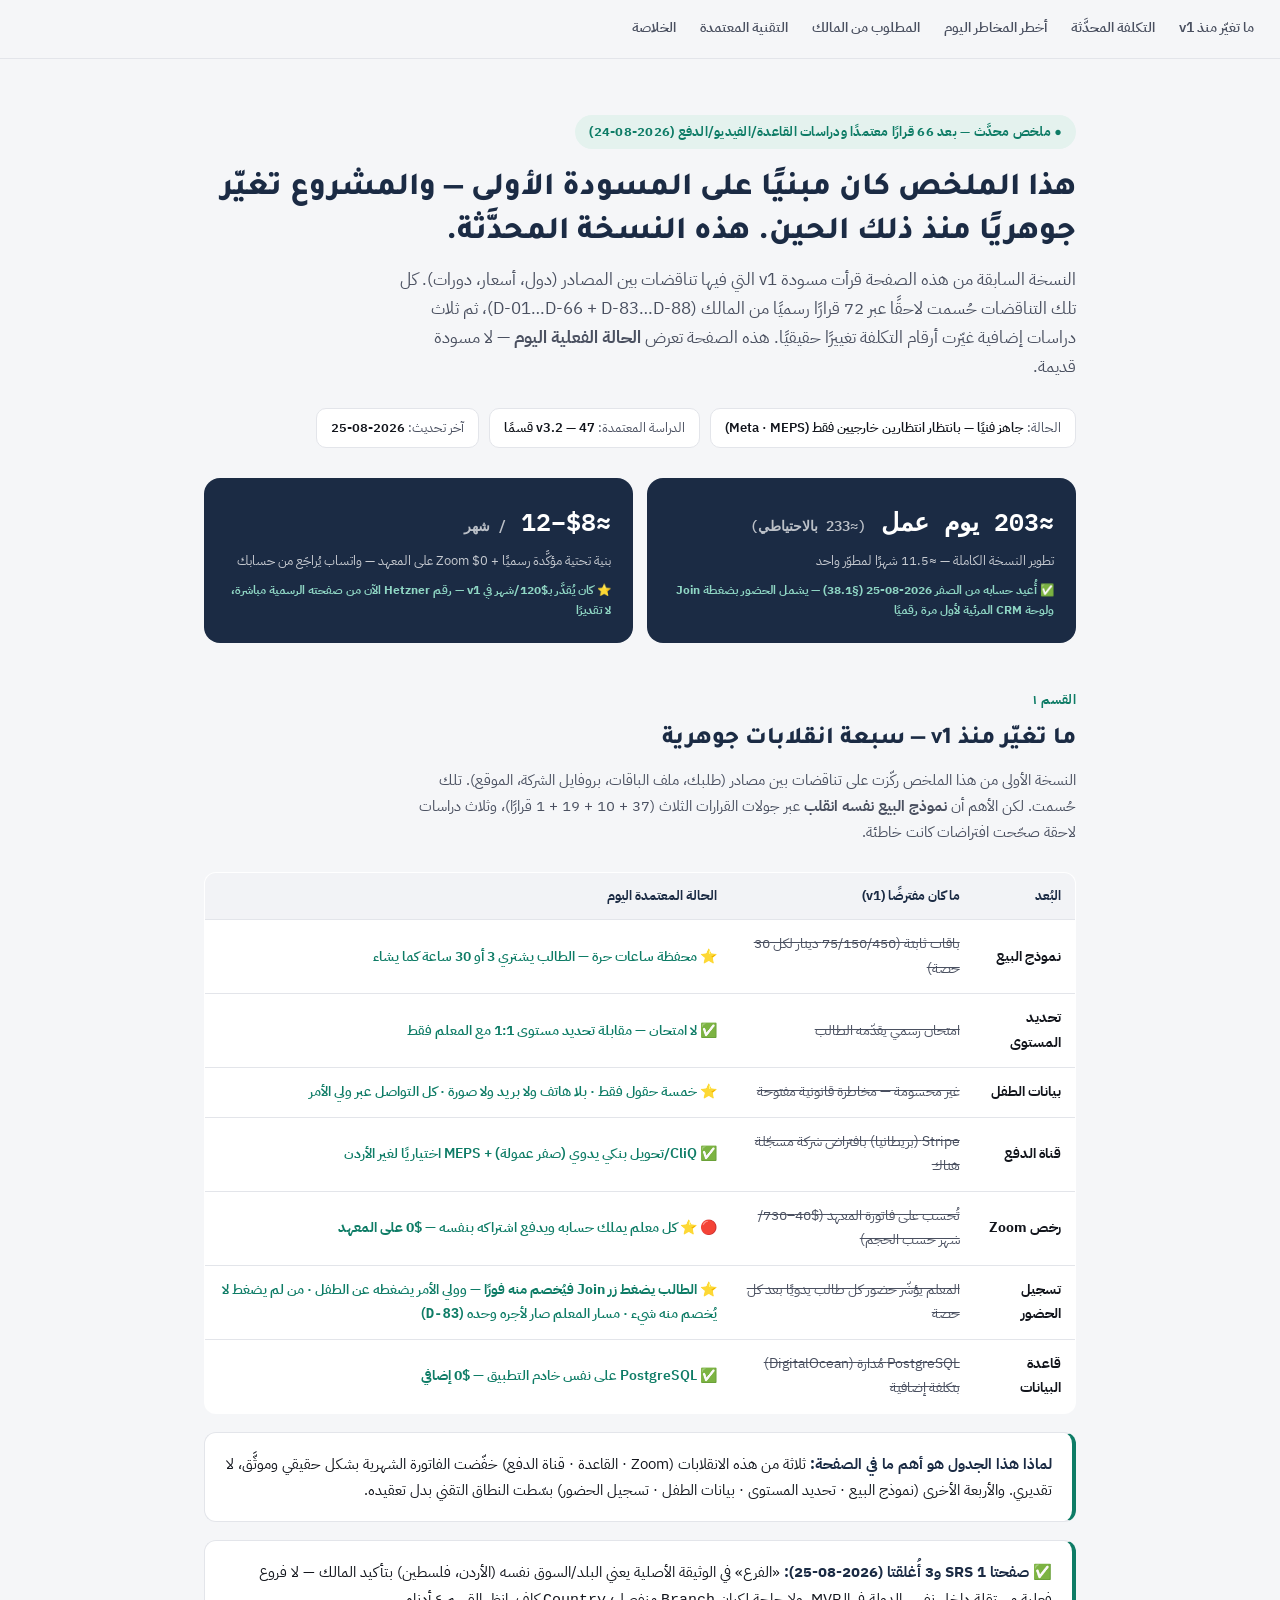
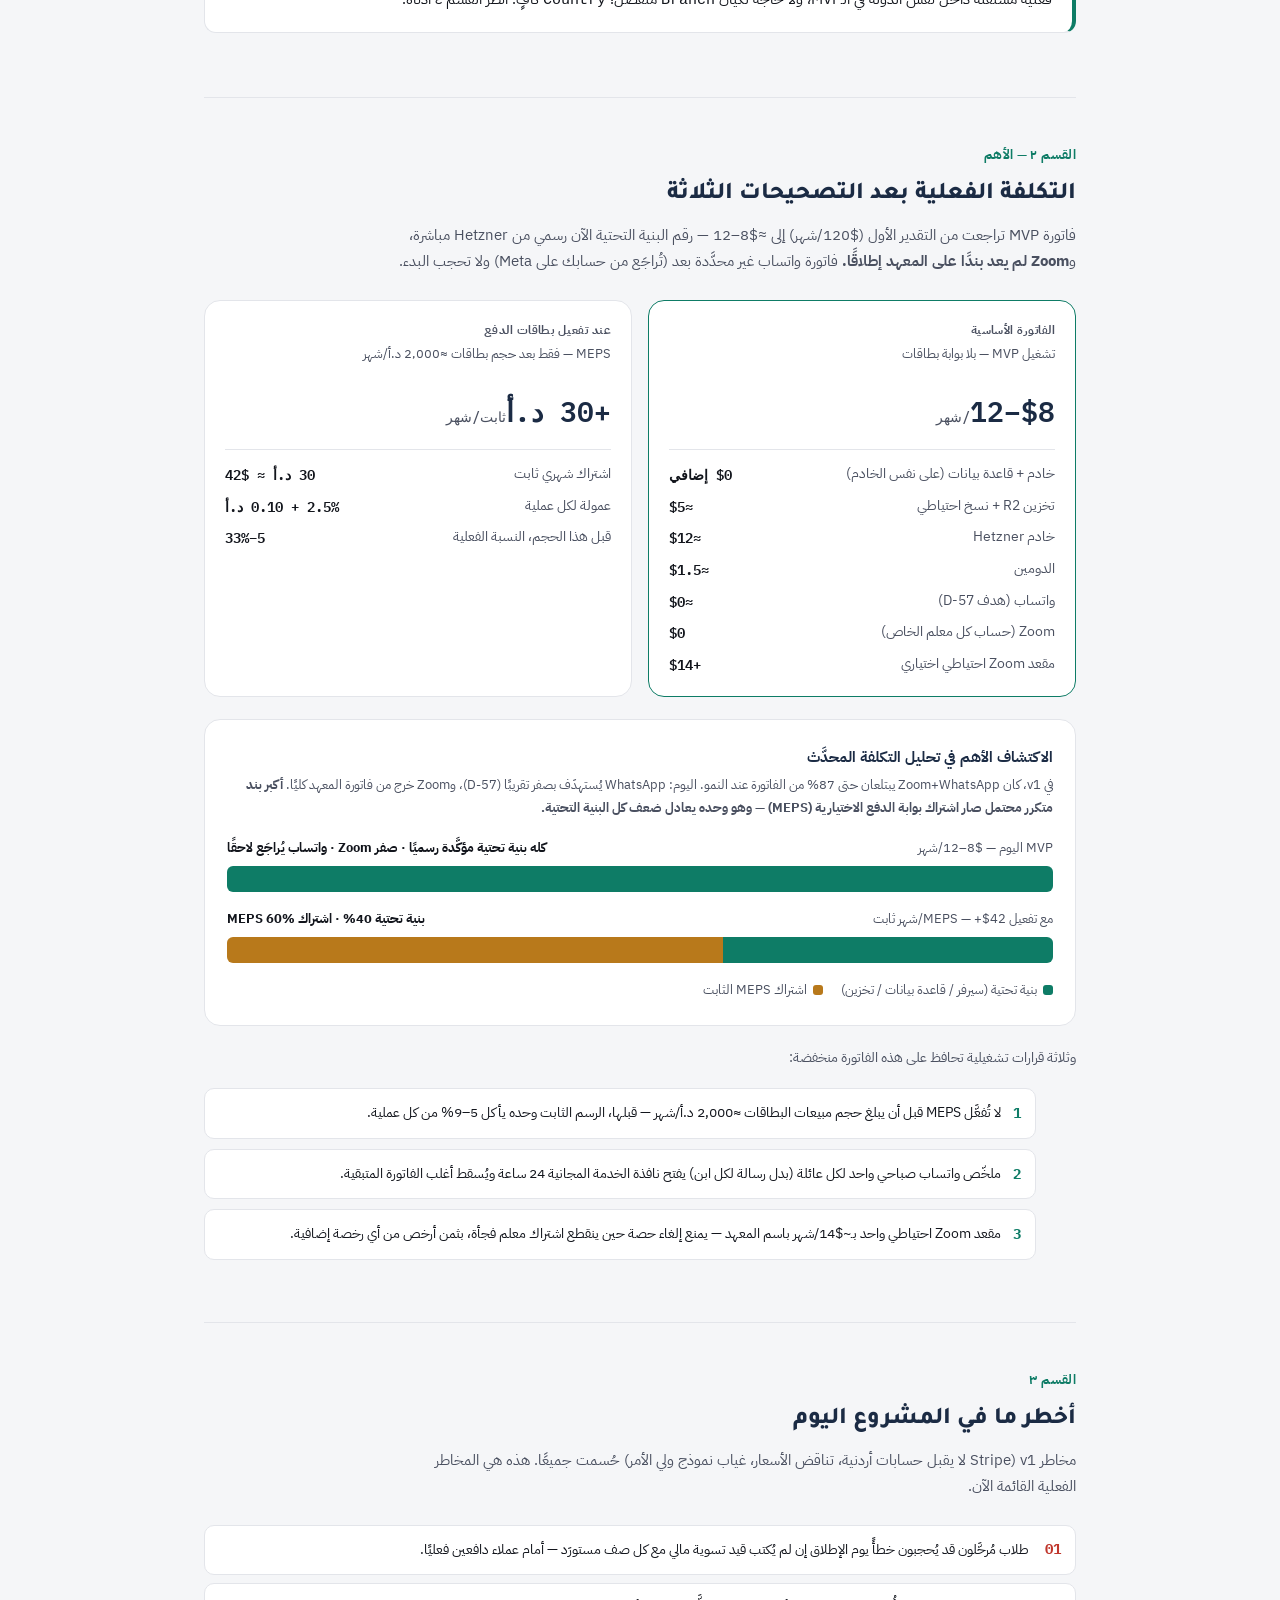
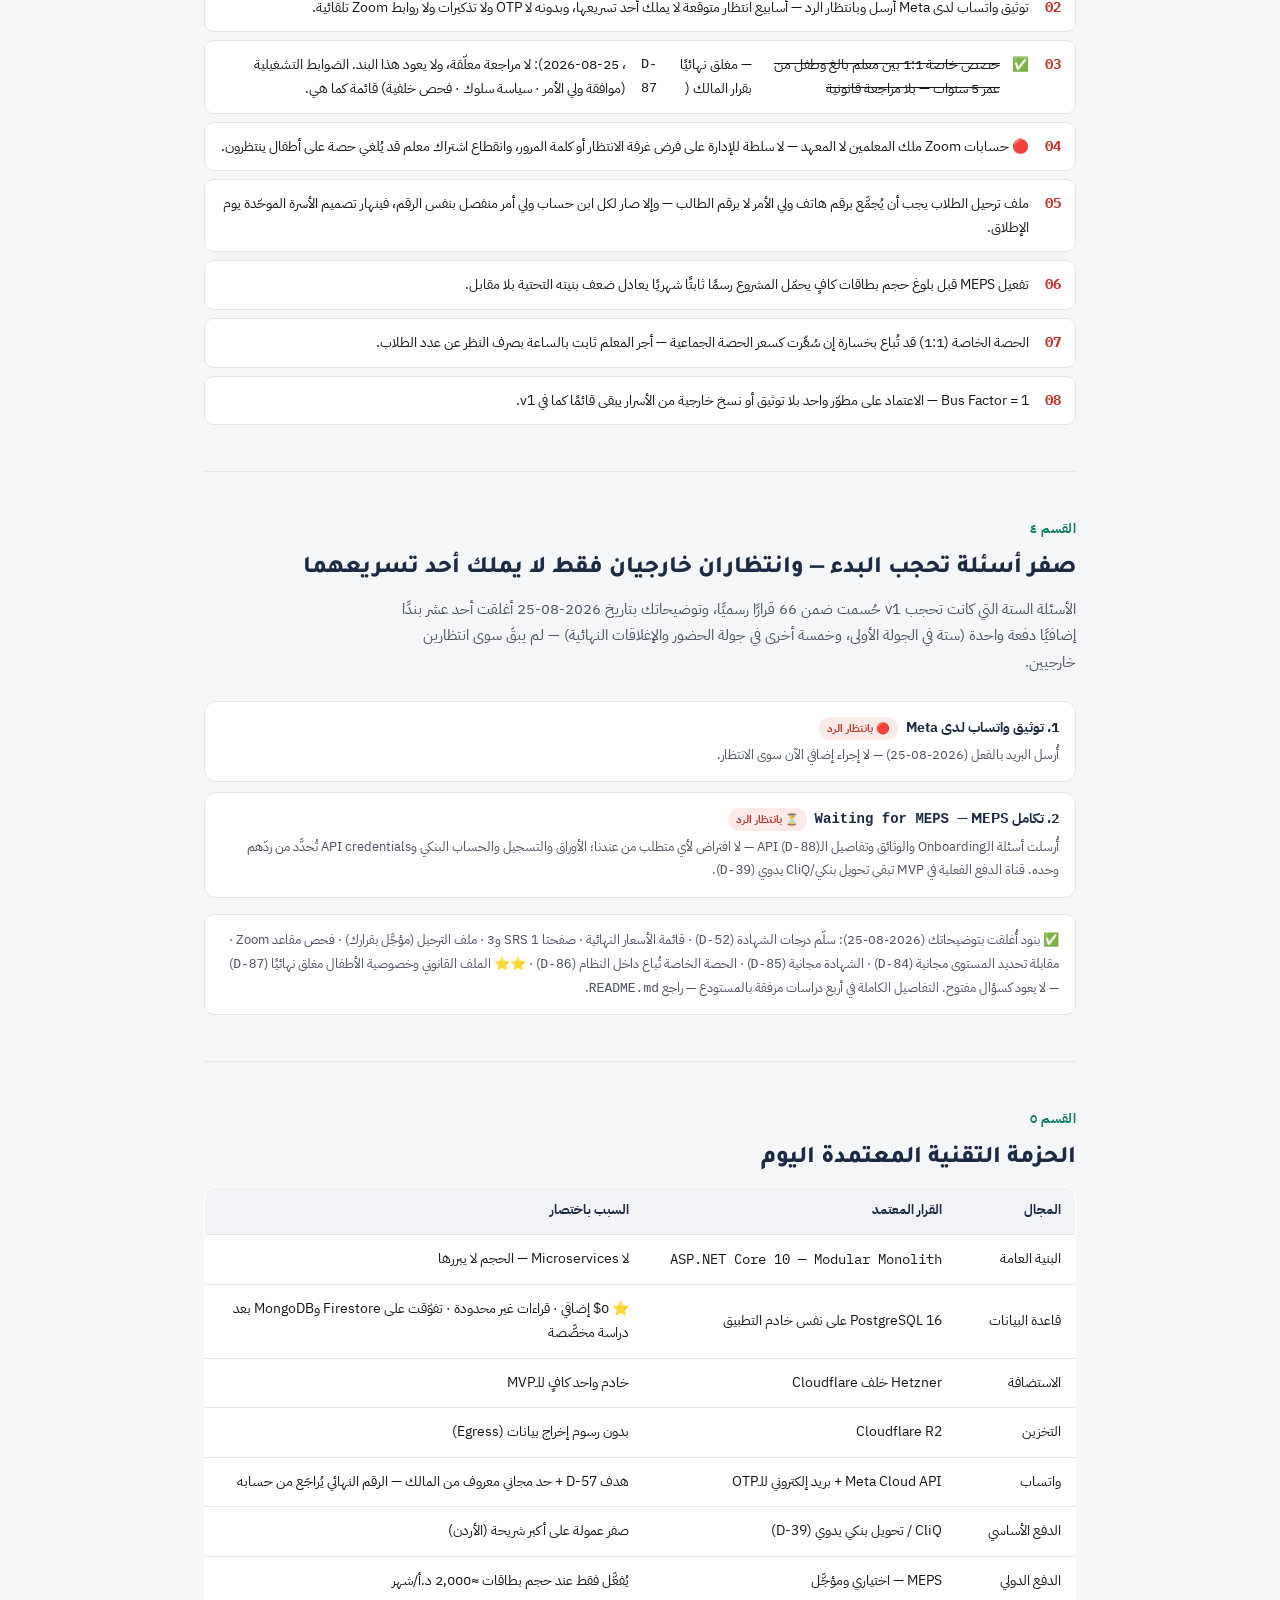
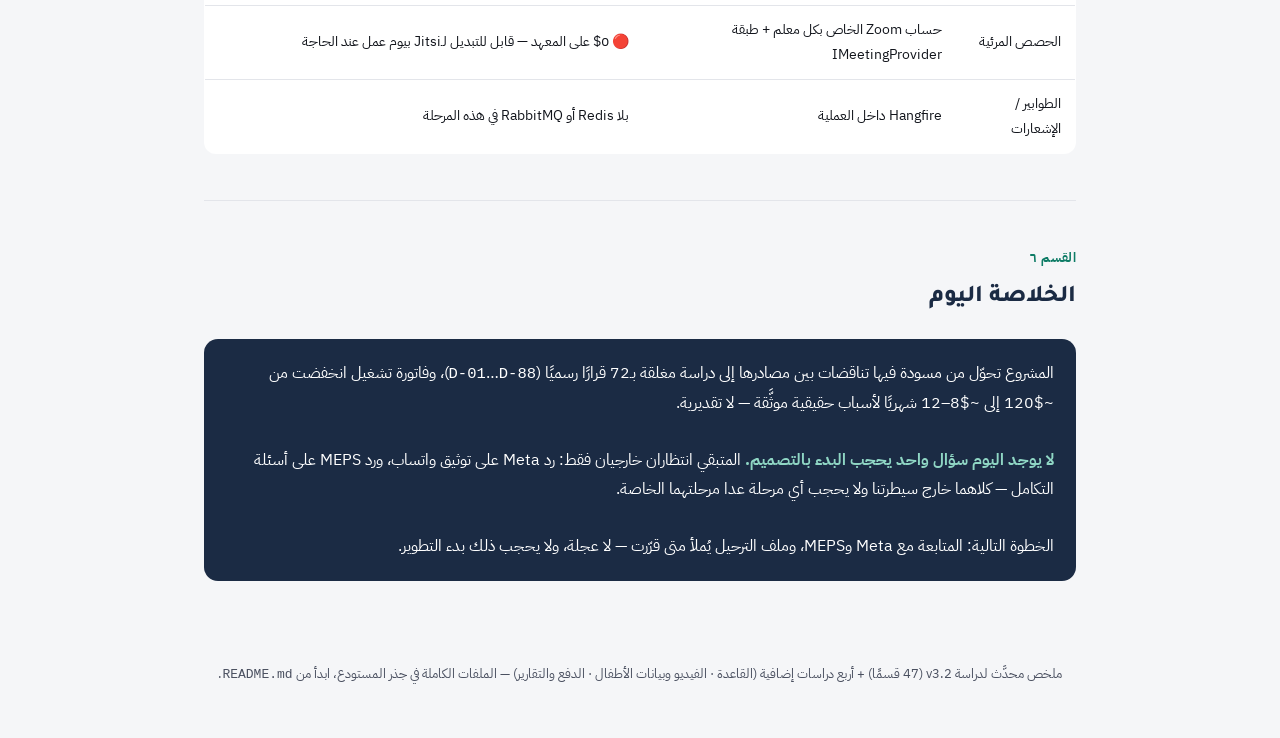
==== commit a131d071: "docs: re-apply consistency audit + D-83 groundwork after recovery Additional pass beyond the previou" ====
--- a/mvteaches-summary.html
+++ b/mvteaches-summary.html
@@ -180,17 +180,17 @@
   <section class="hero" style="border-bottom:none; padding-bottom:0;">
     <span class="eyebrow">● ملخص محدَّث — بعد 66 قرارًا معتمدًا ودراسات القاعدة/الفيديو/الدفع (2026-08-24)</span>
     <h1>هذا الملخص كان مبنيًا على المسودة الأولى — والمشروع تغيّر جوهريًا منذ ذلك الحين. هذه النسخة المحدَّثة.</h1>
-    <p class="lead">النسخة السابقة من هذه الصفحة قرأت مسودة v1 التي فيها تناقضات بين المصادر (دول، أسعار، دورات). كل تلك التناقضات حُسمت لاحقًا عبر 67 قرارًا رسميًا من المالك (D-01…D-66 + D-83)، ثم ثلاث دراسات إضافية غيّرت أرقام التكلفة تغييرًا حقيقيًا. هذه الصفحة تعرض <b>الحالة الفعلية اليوم</b> — لا مسودة قديمة.</p>
+    <p class="lead">النسخة السابقة من هذه الصفحة قرأت مسودة v1 التي فيها تناقضات بين المصادر (دول، أسعار، دورات). كل تلك التناقضات حُسمت لاحقًا عبر 72 قرارًا رسميًا من المالك (D-01…D-66 + D-83…D-88)، ثم ثلاث دراسات إضافية غيّرت أرقام التكلفة تغييرًا حقيقيًا. هذه الصفحة تعرض <b>الحالة الفعلية اليوم</b> — لا مسودة قديمة.</p>
     <div class="meta-row">
-      <div class="meta-chip">الحالة: <b>جاهز فنيًا — بانتظار 7 بنود من المالك فقط</b></div>
-      <div class="meta-chip">الدراسة المعتمدة: <b>v3.1 — 47 قسمًا</b></div>
-      <div class="meta-chip">آخر تحديث: <b>2026-08-24</b></div>
+      <div class="meta-chip">الحالة: <b>جاهز فنيًا — بانتظار انتظارين خارجيين فقط (Meta · MEPS)</b></div>
+      <div class="meta-chip">الدراسة المعتمدة: <b>v3.2 — 47 قسمًا</b></div>
+      <div class="meta-chip">آخر تحديث: <b>2026-08-25</b></div>
     </div>
     <div class="hero-stats">
       <div class="hero-stat">
-        <div class="big">≈192 يوم عمل <span style="font-size:14px;opacity:.7;">(≈221 بالاحتياطي)</span></div>
-        <div class="lbl">تطوير النسخة الكاملة — ≈11 شهرًا لمطوّر واحد</div>
-        <div class="flag">⚠️ تقدير من v2 — لم يُعَد حسابه بعد قرارات v3.0/v3.1 (تبسيط نموذج البيع يرجّح خفضه لا رفعه)</div>
+        <div class="big">≈203 يوم عمل <span style="font-size:14px;opacity:.7;">(≈233 بالاحتياطي)</span></div>
+        <div class="lbl">تطوير النسخة الكاملة — ≈11.5 شهرًا لمطوّر واحد</div>
+        <div class="flag">✅ أُعيد حسابه من الصفر 2026-08-25 (§38.1) — يشمل الحضور بضغطة Join ولوحة CRM المرئية لأول مرة رقميًا</div>
       </div>
       <div class="hero-stat">
         <div class="big">≈$8–12 <span style="font-size:14px;opacity:.7;">/ شهر</span></div>
@@ -302,7 +302,7 @@
     <div class="risk-grid">
       <div class="risk-row"><span class="n">01</span> طلاب مُرحَّلون قد يُحجبون خطأً يوم الإطلاق إن لم يُكتب قيد تسوية مالي مع كل صف مستورَد — أمام عملاء دافعين فعليًا.</div>
       <div class="risk-row"><span class="n">02</span> توثيق واتساب لدى Meta أُرسل وبانتظار الرد — أسابيع انتظار متوقَّعة لا يملك أحد تسريعها، وبدونه لا OTP ولا تذكيرات ولا روابط Zoom تلقائية.</div>
-      <div class="risk-row"><span class="n">03</span> حصص خاصة 1:1 بين معلم بالغ وطفل من عمر 5 سنوات — بلا مراجعة قانونية بعد، وأربعة أسئلة محدَّدة بانتظار محامٍ.</div>
+      <div class="risk-row"><span class="n">03</span> ✅ <s>حصص خاصة 1:1 بين معلم بالغ وطفل من عمر 5 سنوات — بلا مراجعة قانونية</s> — مغلق نهائيًا بقرار المالك (<code>D-87</code>، 2026-08-25): لا مراجعة معلّقة، ولا يعود هذا البند. الضوابط التشغيلية (موافقة ولي الأمر · سياسة سلوك · فحص خلفية) قائمة كما هي.</div>
       <div class="risk-row"><span class="n">04</span> 🔴 حسابات Zoom ملك المعلمين لا المعهد — لا سلطة للإدارة على فرض غرفة الانتظار أو كلمة المرور، وانقطاع اشتراك معلم قد يُلغي حصة على أطفال ينتظرون.</div>
       <div class="risk-row"><span class="n">05</span> ملف ترحيل الطلاب يجب أن يُجمَّع برقم هاتف ولي الأمر لا برقم الطالب — وإلا صار لكل ابن حساب ولي أمر منفصل بنفس الرقم، فينهار تصميم الأسرة الموحّدة يوم الإطلاق.</div>
       <div class="risk-row"><span class="n">06</span> تفعيل MEPS قبل بلوغ حجم بطاقات كافٍ يحمّل المشروع رسمًا ثابتًا شهريًا يعادل ضعف بنيته التحتية بلا مقابل.</div>
@@ -314,12 +314,13 @@
   <!-- ============ FROM OWNER ============ -->
   <section id="blocking">
     <div class="kicker">القسم ٤</div>
-    <h2>صفر أسئلة تحجب البدء — وبند واحد فعليًا لا يزال مطلوبًا من المالك</h2>
-    <p class="section-sub">الأسئلة الستة التي كانت تحجب v1 (الشركة المسجّلة، الفروع، الباقات، القاصرين، الأسعار المتضاربة، IELTS/TOEFL) حُسمت كلها ضمن 66 قرارًا رسميًا. وتوضيحك بتاريخ 2026-08-25 أغلق ستة بنود إضافية دفعة واحدة — لم يبقَ سوى انتظار خارجي واحد.</p>
+    <h2>صفر أسئلة تحجب البدء — وانتظاران خارجيان فقط لا يملك أحد تسريعهما</h2>
+    <p class="section-sub">الأسئلة الستة التي كانت تحجب v1 حُسمت ضمن 66 قرارًا رسميًا، وتوضيحاتك بتاريخ 2026-08-25 أغلقت أحد عشر بندًا إضافيًا دفعة واحدة (ستة في الجولة الأولى، وخمسة أخرى في جولة الحضور والإغلاقات النهائية) — لم يبقَ سوى انتظارين خارجيين.</p>
     <div class="qa">
       <div class="qa-item"><div class="qhead">1. توثيق واتساب لدى Meta<span class="badge block">🔴 بانتظار الرد</span></div><div class="why">أُرسل البريد بالفعل (2026-08-25) — لا إجراء إضافي الآن سوى الانتظار.</div></div>
-    </div>
-    <div class="stack-note">✅ بنود أُغلقت بتوضيحك (2026-08-25): سلّم درجات الشهادة (المعلم/الأدمن يحدّدها حرًّا، <code>D-52</code>) · قائمة الأسعار النهائية (الأدمن يكتبها من اللوحة لكل باقة) · صفحتا SRS 1 و3 (فرع = بلد، لا كيان Branch) · ملف الترحيل (مؤجَّل بقرارك) · فحص مقاعد Zoom (ألغيته — كل معلم مؤكِّد) · أسئلة MEPS (أُرسلت). التفاصيل الكاملة موجودة في أربع دراسات مرفقة بالمستودع — راجع <code>README.md</code>.</div>
+      <div class="qa-item"><div class="qhead">2. تكامل MEPS — <code>Waiting for MEPS</code><span class="badge block">⏳ بانتظار الرد</span></div><div class="why">أُرسلت أسئلة الـOnboarding والوثائق وتفاصيل الـAPI (<code>D-88</code>) — لا افتراض لأي متطلب من عندنا؛ الأوراق والتسجيل والحساب البنكي وAPI credentials تُحدَّد من ردّهم وحده. قناة الدفع الفعلية في MVP تبقى تحويل بنكي/CliQ يدوي (<code>D-39</code>).</div></div>
+    </div>
+    <div class="stack-note">✅ بنود أُغلقت بتوضيحاتك (2026-08-25): سلّم درجات الشهادة (<code>D-52</code>) · قائمة الأسعار النهائية · صفحتا SRS 1 و3 · ملف الترحيل (مؤجَّل بقرارك) · فحص مقاعد Zoom · مقابلة تحديد المستوى مجانية (<code>D-84</code>) · الشهادة مجانية (<code>D-85</code>) · الحصة الخاصة تُباع داخل النظام (<code>D-86</code>) · ⭐⭐ الملف القانوني وخصوصية الأطفال مغلق نهائيًا (<code>D-87</code>) — لا يعود كسؤال مفتوح. التفاصيل الكاملة في أربع دراسات مرفقة بالمستودع — راجع <code>README.md</code>.</div>
   </section>
 
   <!-- ============ STACK ============ -->
@@ -347,15 +348,15 @@
     <div class="kicker">القسم ٦</div>
     <h2>الخلاصة اليوم</h2>
     <blockquote>
-      المشروع تحوّل من مسودة فيها تناقضات بين مصادرها إلى دراسة مغلقة بـ66 قرارًا رسميًا، وفاتورة تشغيل انخفضت من ~$120 إلى ~$8–12 شهريًا لأسباب حقيقية موثَّقة — لا تقديرية.<br><br>
-      <b>لا يوجد اليوم سؤال واحد يحجب البدء بالتصميم.</b> المتبقي بند واحد فعليًا: انتظار رد Meta على توثيق واتساب.<br><br>
-      الخطوة التالية: المتابعة مع Meta، وملف الترحيل يُملأ متى قرّرت — لا عجلة، ولا يحجب ذلك بدء التطوير.
+      المشروع تحوّل من مسودة فيها تناقضات بين مصادرها إلى دراسة مغلقة بـ72 قرارًا رسميًا (<code>D-01</code>…<code>D-88</code>)، وفاتورة تشغيل انخفضت من ~$120 إلى ~$8–12 شهريًا لأسباب حقيقية موثَّقة — لا تقديرية.<br><br>
+      <b>لا يوجد اليوم سؤال واحد يحجب البدء بالتصميم.</b> المتبقي انتظاران خارجيان فقط: رد Meta على توثيق واتساب، ورد MEPS على أسئلة التكامل — كلاهما خارج سيطرتنا ولا يحجب أي مرحلة عدا مرحلتهما الخاصة.<br><br>
+      الخطوة التالية: المتابعة مع Meta وMEPS، وملف الترحيل يُملأ متى قرّرت — لا عجلة، ولا يحجب ذلك بدء التطوير.
     </blockquote>
   </section>
 
 </div>
 
-<footer>ملخص محدَّث لدراسة v3.1 (47 قسمًا) + أربع دراسات إضافية (القاعدة · الفيديو وبيانات الأطفال · الدفع والتقارير) — الملفات الكاملة في جذر المستودع، ابدأ من <code>README.md</code>.</footer>
+<footer>ملخص محدَّث لدراسة v3.2 (47 قسمًا) + أربع دراسات إضافية (القاعدة · الفيديو وبيانات الأطفال · الدفع والتقارير) — الملفات الكاملة في جذر المستودع، ابدأ من <code>README.md</code>.</footer>
 
 </body>
 </html>
